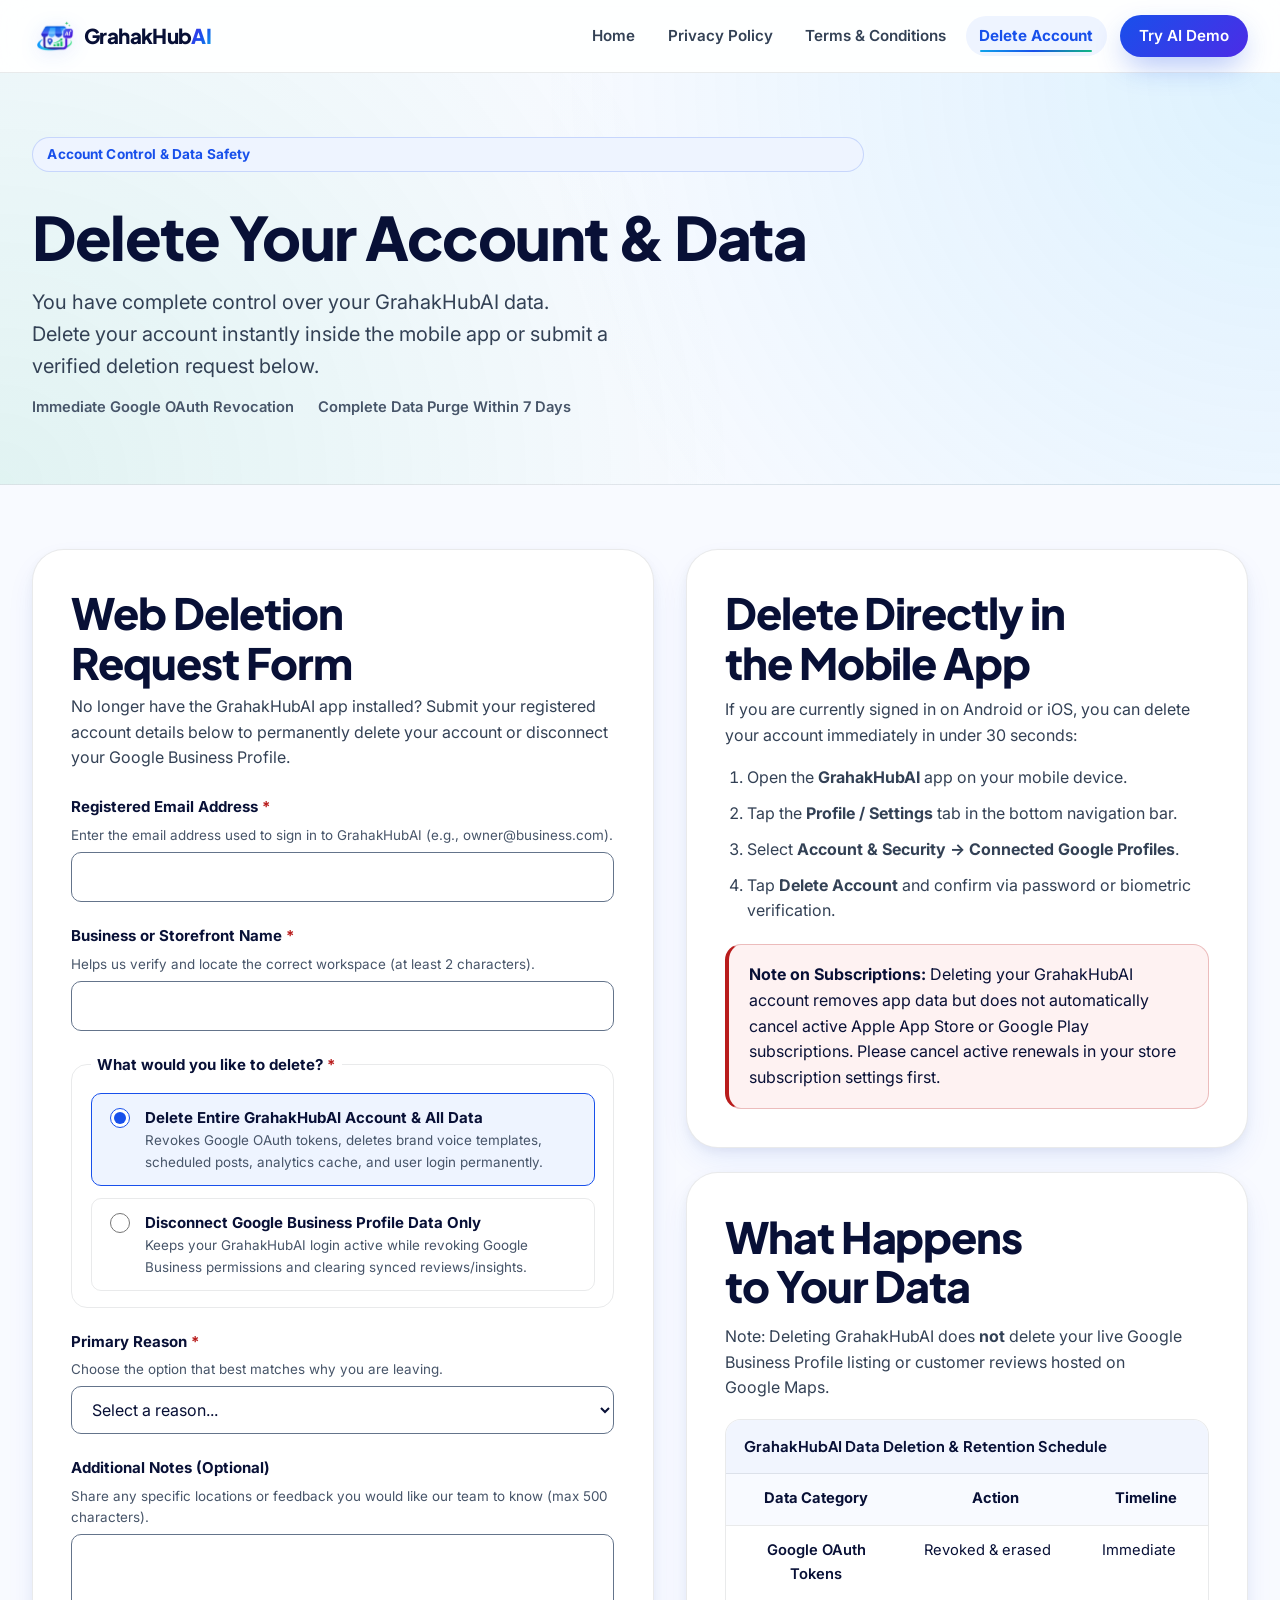
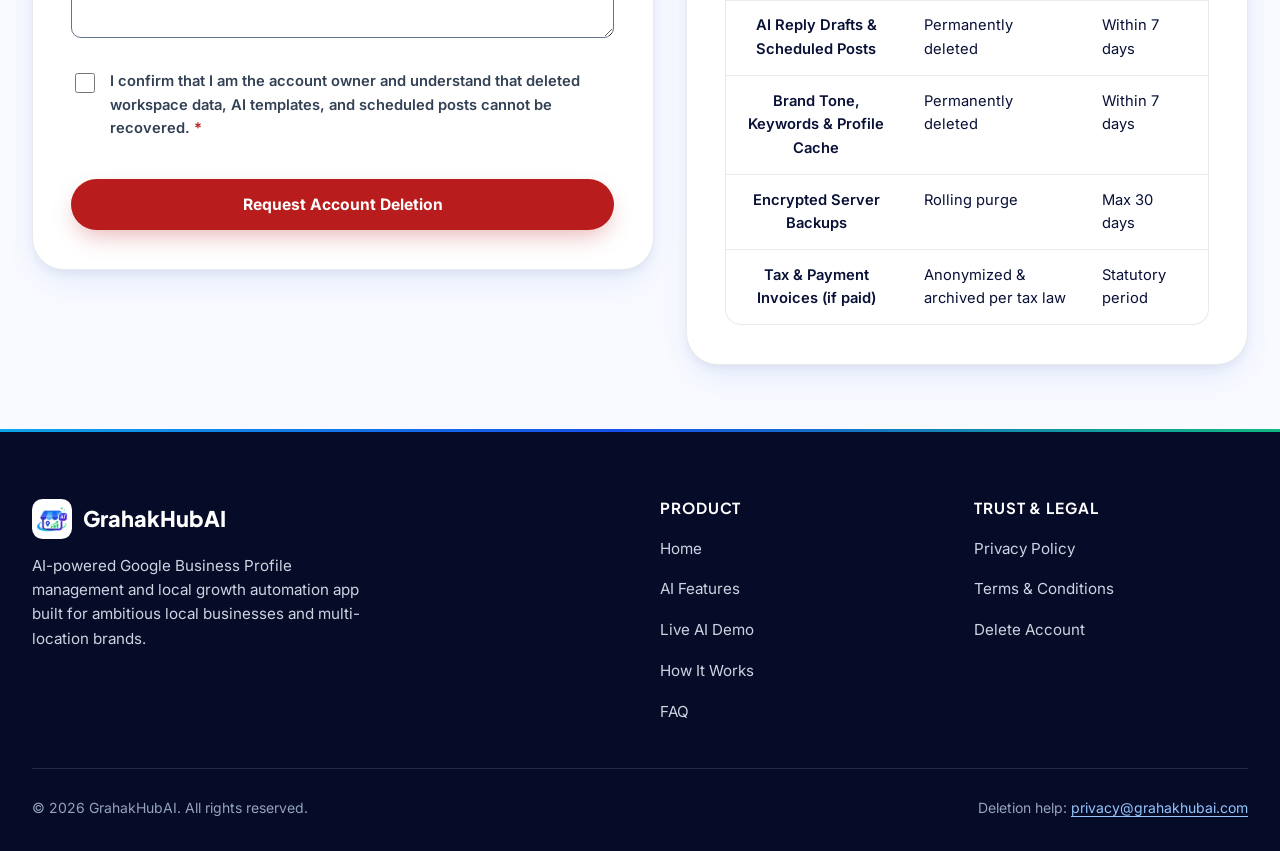
==== delete-account.html @ 983a66fb "Add files via upload" ====
<!DOCTYPE html>
<html lang="en">
<head>
  <meta charset="utf-8">
  <meta name="viewport" content="width=device-width, initial-scale=1.0">
  <title>Delete Account &amp; Data | GrahakHubAI</title>
  <meta name="description" content="Request permanent deletion of your GrahakHubAI account, Google Business Profile OAuth connection, and associated business data.">
  <link rel="icon" type="image/png" href="assets/favicon.png">
  <link rel="preconnect" href="https://fonts.googleapis.com">
  <link rel="preconnect" href="https://fonts.gstatic.com" crossorigin>
  <link href="https://fonts.googleapis.com/css2?family=Inter:wght@400;500;600;700&family=JetBrains+Mono:wght@500;700&family=Plus+Jakarta+Sans:wght@700;800&display=swap" rel="stylesheet">
  <link rel="stylesheet" href="css/styles.css">
  <script defer src="js/main.js"></script>
  <script defer src="js/delete-account.js"></script>
</head>
<body>
  <div id="scroll-progress" class="scroll-progress" aria-hidden="true"></div>
  <a href="#main-content" class="skip-link visually-hidden">Skip to main content</a>

  <header class="site-header">
    <div class="header-inner">
      <a class="site-logo" href="index.html">
        <img src="assets/logo-emblem.png" alt="" width="40" height="40">
        <span>GrahakHub<span class="brand-ai">AI</span></span>
      </a>

      <nav class="site-nav" aria-label="Primary">
        <button
          class="menu-button"
          type="button"
          popovertarget="site-menu"
          popovertargetaction="toggle"
          aria-controls="site-menu"
        >
          <svg aria-hidden="true" width="20" height="20" viewBox="0 0 24 24" fill="none" stroke="currentColor" stroke-width="2.2" stroke-linecap="round">
            <line x1="4" y1="6" x2="20" y2="6"></line>
            <line x1="4" y1="12" x2="20" y2="12"></line>
            <line x1="4" y1="18" x2="20" y2="18"></line>
          </svg>
          <span>Menu</span>
        </button>

        <ul id="site-menu" class="site-menu" popover="auto">
          <li><a href="index.html">Home</a></li>
          <li><a href="privacy-policy.html">Privacy Policy</a></li>
          <li><a href="terms-and-conditions.html">Terms &amp; Conditions</a></li>
          <li><a href="delete-account.html" aria-current="page">Delete Account</a></li>
          <li class="nav-cta-item">
            <a class="nav-cta-link" href="index.html#simulator">Try AI Demo</a>
          </li>
        </ul>
      </nav>
    </div>
  </header>

  <main>
    <section class="page-hero">
      <div class="container">
        <div class="page-hero-inner" data-reveal>
          <span class="eyebrow">Account Control &amp; Data Safety</span>
          <h1 id="main-content" tabindex="-1">Delete Your Account &amp; Data</h1>
          <p class="hero-subtitle">
            You have complete control over your GrahakHubAI data. Delete your account instantly inside the mobile app or submit a verified deletion request below.
          </p>
          <div class="page-meta">
            <span>Immediate Google OAuth Revocation</span>
            <span>Complete Data Purge Within 7 Days</span>
          </div>
        </div>
      </div>
    </section>

    <div class="container delete-grid">
      <!-- Left Column: Web Deletion Request Form & Receipt -->
      <div>
        <section id="delete-form-card" class="form-card" aria-labelledby="delete-form-heading" data-reveal>
          <h2 id="delete-form-heading" style="margin-block-end: 0.45rem;">Web Deletion Request Form</h2>
          <p style="color: var(--ink-secondary); margin-block-end: 1.5rem;">
            No longer have the GrahakHubAI app installed? Submit your registered account details below to permanently delete your account or disconnect your Google Business Profile.
          </p>

          <form id="delete-account-form" class="form-stack" action="#delete-receipt" method="POST" aria-labelledby="delete-form-heading">
            <div class="field">
              <label for="del-email">
                Registered Email Address <span class="required-star" aria-hidden="true">*</span>
              </label>
              <span id="del-email-hint" class="hint">Enter the email address used to sign in to GrahakHubAI (e.g., owner@business.com).</span>
              <input
                type="email"
                id="del-email"
                name="email"
                required
                autocomplete="email"
                inputmode="email"
                autocorrect="off"
                autocapitalize="none"
                spellcheck="false"
                enterkeyhint="next"
                aria-describedby="del-email-hint"
                data-error="del-email-error"
              >
              <div id="del-email-error" class="error-msg">
                <span role="img" aria-label="Error">⚠️</span>
                <span>Enter a valid email address in the format name@example.com.</span>
              </div>
            </div>

            <div class="field">
              <label for="del-business">
                Business or Storefront Name <span class="required-star" aria-hidden="true">*</span>
              </label>
              <span id="del-business-hint" class="hint">Helps us verify and locate the correct workspace (at least 2 characters).</span>
              <input
                type="text"
                id="del-business"
                name="business_name"
                required
                minlength="2"
                maxlength="120"
                autocomplete="organization"
                enterkeyhint="next"
                aria-describedby="del-business-hint"
                data-error="del-business-error"
              >
              <div id="del-business-error" class="error-msg">
                <span role="img" aria-label="Error">⚠️</span>
                <span>Please enter your business or storefront name (minimum 2 characters).</span>
              </div>
            </div>

            <fieldset class="scope-fieldset">
              <legend>What would you like to delete? <span class="required-star" aria-hidden="true">*</span></legend>

              <label class="radio-option" for="scope-full">
                <input type="radio" id="scope-full" name="deletion_scope" value="full-account" checked>
                <span class="radio-text">
                  <strong>Delete Entire GrahakHubAI Account &amp; All Data</strong>
                  <span>Revokes Google OAuth tokens, deletes brand voice templates, scheduled posts, analytics cache, and user login permanently.</span>
                </span>
              </label>

              <label class="radio-option" for="scope-google">
                <input type="radio" id="scope-google" name="deletion_scope" value="google-disconnect">
                <span class="radio-text">
                  <strong>Disconnect Google Business Profile Data Only</strong>
                  <span>Keeps your GrahakHubAI login active while revoking Google Business permissions and clearing synced reviews/insights.</span>
                </span>
              </label>
            </fieldset>

            <div class="field">
              <label for="del-reason">
                Primary Reason <span class="required-star" aria-hidden="true">*</span>
              </label>
              <span id="del-reason-hint" class="hint">Choose the option that best matches why you are leaving.</span>
              <select
                id="del-reason"
                name="reason"
                required
                aria-describedby="del-reason-hint"
                data-error="del-reason-error"
              >
                <option value="">Select a reason...</option>
                <option value="no-longer-needed">No longer managing a Google Business Profile</option>
                <option value="switching-tool">Switched to another management platform</option>
                <option value="business-closed">Business closed or ownership transferred</option>
                <option value="privacy-preference">Privacy or data minimization preference</option>
                <option value="pricing">Subscription pricing did not fit budget</option>
                <option value="other">Other reason</option>
              </select>
              <div id="del-reason-error" class="error-msg">
                <span role="img" aria-label="Error">⚠️</span>
                <span>Please select a reason for your deletion request.</span>
              </div>
            </div>

            <div class="field">
              <label for="del-notes">Additional Notes (Optional)</label>
              <span id="del-notes-hint" class="hint">Share any specific locations or feedback you would like our team to know (max 500 characters).</span>
              <textarea
                id="del-notes"
                name="notes"
                maxlength="500"
                enterkeyhint="done"
                aria-describedby="del-notes-hint"
              ></textarea>
            </div>

            <div class="checkbox-wrap">
              <div class="checkbox-row">
                <input
                  type="checkbox"
                  id="del-confirm-check"
                  name="confirm_irreversible"
                  required
                  data-error="del-confirm-error"
                >
                <label for="del-confirm-check">
                  I confirm that I am the account owner and understand that deleted workspace data, AI templates, and scheduled posts cannot be recovered. <span class="required-star" aria-hidden="true">*</span>
                </label>
              </div>
              <div id="del-confirm-error" class="error-msg">
                <span role="img" aria-label="Error">⚠️</span>
                <span>Please check the confirmation box above before continuing.</span>
              </div>
            </div>

            <div style="padding-block-start: 0.4rem;">
              <button type="submit" class="btn btn-danger" style="inline-size: 100%;">
                Request Account Deletion
              </button>
            </div>
          </form>
        </section>

        <!-- Confirmation Receipt (Shown after dialog confirmation) -->
        <section id="delete-receipt" class="receipt-card" aria-labelledby="receipt-heading" hidden>
          <div>
            <span class="eyebrow is-green" style="margin-block-end: 0.5rem;">Request Registered</span>
            <h2 id="receipt-heading" tabindex="-1">Account Deletion Request Received</h2>
          </div>
          <p style="color: var(--ink-secondary);">
            We have logged your verified deletion request. An automated verification link has been queued for <strong id="receipt-email"></strong>. Once confirmed, Google Business Profile OAuth tokens are revoked immediately and your data purge finishes within 7 days.
          </p>
          <div>
            <div style="font-size: 0.85rem; font-weight: 700; color: var(--ink-muted); margin-block-end: 0.35rem;">Reference ID</div>
            <div style="display: flex; flex-wrap: wrap; align-items: center; gap: 0.65rem;">
              <span id="receipt-ref-id" class="ref-pill">GH-DEL-000000</span>
              <button type="button" class="btn btn-secondary btn-sm" data-copy-source="receipt-ref-id">Copy Reference ID</button>
            </div>
          </div>
          <div style="font-size: 0.9rem; color: var(--ink-secondary); display: grid; gap: 0.25rem;">
            <div><strong>Scope:</strong> <span id="receipt-scope"></span></div>
            <div><strong>Submitted:</strong> <span id="receipt-timestamp"></span></div>
          </div>
          <div>
            <button id="new-request-btn" type="button" class="btn btn-secondary btn-sm">Submit Another Request</button>
          </div>
        </section>
      </div>

      <!-- Right Column: In-App Guide & Data Retention Table -->
      <aside style="display: grid; gap: 1.5rem;">
        <section class="form-card" aria-labelledby="in-app-heading" data-reveal style="--stagger: 1;">
          <h2 id="in-app-heading" style="margin-block-end: 0.65rem;">Delete Directly in the Mobile App</h2>
          <p style="color: var(--ink-secondary); margin-block-end: 1rem;">
            If you are currently signed in on Android or iOS, you can delete your account immediately in under 30 seconds:
          </p>
          <ol style="padding-inline-start: 1.35rem; display: grid; gap: 0.65rem; color: var(--ink-secondary);">
            <li>Open the <strong>GrahakHubAI</strong> app on your mobile device.</li>
            <li>Tap the <strong>Profile / Settings</strong> tab in the bottom navigation bar.</li>
            <li>Select <strong>Account &amp; Security &rarr; Connected Google Profiles</strong>.</li>
            <li>Tap <strong>Delete Account</strong> and confirm via password or biometric verification.</li>
          </ol>
          <div class="callout-box is-danger" style="margin-block-start: 1.25rem;">
            <strong>Note on Subscriptions:</strong> Deleting your GrahakHubAI account removes app data but does not automatically cancel active Apple App Store or Google Play subscriptions. Please cancel active renewals in your store subscription settings first.
          </div>
        </section>

        <section class="form-card" aria-labelledby="retention-heading" data-reveal style="--stagger: 2;">
          <h2 id="retention-heading" style="margin-block-end: 0.85rem;">What Happens to Your Data</h2>
          <p style="color: var(--ink-secondary); margin-block-end: 1.15rem;">
            Note: Deleting GrahakHubAI does <strong>not</strong> delete your live Google Business Profile listing or customer reviews hosted on Google Maps.
          </p>

          <div class="table-wrap">
            <table>
              <caption>GrahakHubAI Data Deletion &amp; Retention Schedule</caption>
              <thead>
                <tr>
                  <th scope="col">Data Category</th>
                  <th scope="col">Action</th>
                  <th scope="col">Timeline</th>
                </tr>
              </thead>
              <tbody>
                <tr>
                  <th scope="row">Google OAuth Tokens</th>
                  <td>Revoked &amp; erased</td>
                  <td>Immediate</td>
                </tr>
                <tr>
                  <th scope="row">AI Reply Drafts &amp; Scheduled Posts</th>
                  <td>Permanently deleted</td>
                  <td>Within 7 days</td>
                </tr>
                <tr>
                  <th scope="row">Brand Tone, Keywords &amp; Profile Cache</th>
                  <td>Permanently deleted</td>
                  <td>Within 7 days</td>
                </tr>
                <tr>
                  <th scope="row">Encrypted Server Backups</th>
                  <td>Rolling purge</td>
                  <td>Max 30 days</td>
                </tr>
                <tr>
                  <th scope="row">Tax &amp; Payment Invoices (if paid)</th>
                  <td>Anonymized &amp; archived per tax law</td>
                  <td>Statutory period</td>
                </tr>
              </tbody>
            </table>
          </div>
        </section>
      </aside>
    </div>
  </main>

  <!-- Native Modal Confirmation Dialog -->
  <dialog id="confirm-delete-dialog" class="confirm-dialog" closedby="any" aria-labelledby="confirm-dialog-title">
    <div class="dialog-header">
      <h2 id="confirm-dialog-title">Confirm Account Deletion?</h2>
      <form method="dialog">
        <button type="submit" value="" class="dialog-close-btn" aria-label="Close confirmation dialog">
          <svg aria-hidden="true" width="18" height="18" viewBox="0 0 24 24" fill="none" stroke="currentColor" stroke-width="2.4" stroke-linecap="round">
            <line x1="18" y1="6" x2="6" y2="18"></line>
            <line x1="6" y1="6" x2="18" y2="18"></line>
          </svg>
        </button>
      </form>
    </div>

    <p style="color: var(--ink-secondary); font-size: 0.95rem;">
      Please review the details below before submitting your deletion request. This action revokes Google Business Profile syncing for your GrahakHubAI account.
    </p>

    <div class="dialog-summary">
      <div><strong>Account Email:</strong> <span id="dialog-summary-email"></span></div>
      <div><strong>Action Scope:</strong> <span id="dialog-summary-scope"></span></div>
    </div>

    <form method="dialog" class="dialog-actions">
      <button type="submit" value="cancel" class="btn btn-secondary" autofocus>Keep My Account</button>
      <button type="submit" value="confirm-delete" class="btn btn-danger">Confirm Deletion</button>
    </form>
  </dialog>

  <footer class="site-footer">
    <div class="container">
      <div class="footer-grid">
        <div class="footer-brand">
          <a class="footer-logo-wrap" href="index.html">
            <img src="assets/logo-emblem.png" alt="" width="40" height="40" loading="lazy">
            <span>GrahakHubAI</span>
          </a>
          <p>
            AI-powered Google Business Profile management and local growth automation app built for ambitious local businesses and multi-location brands.
          </p>
        </div>

        <div class="footer-col">
          <h2>Product</h2>
          <ul class="footer-links">
            <li><a href="index.html">Home</a></li>
            <li><a href="index.html#features">AI Features</a></li>
            <li><a href="index.html#simulator">Live AI Demo</a></li>
            <li><a href="index.html#how-it-works">How It Works</a></li>
            <li><a href="index.html#faq">FAQ</a></li>
          </ul>
        </div>

        <div class="footer-col">
          <h2>Trust &amp; Legal</h2>
          <ul class="footer-links">
            <li><a href="privacy-policy.html">Privacy Policy</a></li>
            <li><a href="terms-and-conditions.html">Terms &amp; Conditions</a></li>
            <li><a href="delete-account.html">Delete Account</a></li>
          </ul>
        </div>
      </div>

      <div class="footer-bottom">
        <span>&copy; 2026 GrahakHubAI. All rights reserved.</span>
        <span>Deletion help: <a href="mailto:privacy@grahakhubai.com" style="color: #93c5fd;">privacy@grahakhubai.com</a></span>
      </div>
    </div>
  </footer>
</body>
</html>
---- css/styles.css ----
@layer reset, tokens, base, layout, components, animations, utilities;

/* ==========================================================================
   Cross-Document View Transitions (Progressive Enhancement)
   ========================================================================== */
@media (prefers-reduced-motion: no-preference) {
  @view-transition {
    navigation: auto;
  }

  ::view-transition-old(root) {
    animation: 0.28s cubic-bezier(0.4, 0, 0.2, 1) both page-fade-out;
  }

  ::view-transition-new(root) {
    animation: 0.36s cubic-bezier(0.22, 1, 0.36, 1) both page-fade-in;
  }
}

@keyframes page-fade-out {
  to {
    opacity: 0;
    transform: translateY(-8px);
  }
}

@keyframes page-fade-in {
  from {
    opacity: 0;
    transform: translateY(10px);
  }
}

/* ==========================================================================
   Layer: Reset (Targeted, no universal * resets)
   ========================================================================== */
@layer reset {
  *,
  *::before,
  *::after {
    box-sizing: border-box;
  }

  html {
    -webkit-text-size-adjust: 100%;
    scroll-behavior: smooth;
    scroll-padding-top: 5.5rem;
  }

  @media (prefers-reduced-motion: reduce) {
    html {
      scroll-behavior: auto;
    }
  }

  body,
  h1,
  h2,
  h3,
  h4,
  p,
  figure,
  blockquote,
  dl,
  dd {
    margin: 0;
  }

  ul[class],
  ol[class] {
    margin: 0;
    padding: 0;
    list-style: none;
  }

  img,
  picture,
  svg,
  video,
  canvas {
    display: block;
    max-inline-size: 100%;
  }

  img {
    block-size: auto;
  }

  button,
  input,
  select,
  textarea {
    font: inherit;
    color: inherit;
  }
}

/* ==========================================================================
   Layer: Design Tokens
   ========================================================================== */
@layer tokens {
  :root {
    color-scheme: light;

    /* Color Space Interpolation Fallback Variables */
    --in-oklab: ;
    --in-oklch: ;

    /* Brand Palette derived from GrahakHubAI Logo */
    --navy-950: #060b28;
    --navy-900: #081036;
    --navy-800: #141f52;
    --slate-700: #334155;
    --slate-600: #475569;
    --slate-500: #64748b;
    --slate-300: #cbd5e1;
    --slate-200: #e2e8f0;
    --slate-100: #f1f5f9;

    --blue-600: #1850eb;
    --blue-500: #2563eb;
    --sky-500: #0ea5e9;
    --sky-400: #38bdf8;
    --indigo-600: #4c2ce6;
    --violet-600: #5b21b6;

    --green-700: #047857;
    --green-600: #059669;
    --green-500: #10b981;
    --green-400: #22c55e;
    --green-50: #ecfdf5;

    --amber-600: #d97706;
    --amber-50: #fffbeb;
    --red-700: #b91c1c;
    --red-600: #dc2626;
    --red-50: #fef2f2;

    /* Semantic Surface & Ink Tokens */
    --bg-canvas: #f8faff;
    --bg-surface: #ffffff;
    --bg-surface-muted: #f1f5fe;
    --bg-tint-blue: #eef4ff;
    --ink-primary: var(--navy-900);
    --ink-secondary: var(--slate-700);
    --ink-muted: var(--slate-600);
    --border-subtle: rgba(15, 23, 42, 0.09);
    --border-strong: var(--slate-500);

    /* Brand Gradients */
    --grad-brand: linear-gradient(135deg var(--in-oklab), var(--blue-600) 0%, var(--indigo-600) 100%);
    --grad-growth: linear-gradient(135deg var(--in-oklab), var(--sky-500) 0%, var(--blue-600) 48%, var(--green-500) 100%);
    --grad-ai-text: linear-gradient(120deg var(--in-oklch), var(--indigo-600) 0%, var(--blue-600) 55%, var(--sky-500) 100%);
    --grad-surface-glow: radial-gradient(circle at top right var(--in-oklab), rgba(56, 189, 248, 0.14), transparent 55%),
      radial-gradient(circle at bottom left var(--in-oklab), rgba(16, 185, 129, 0.1), transparent 55%);

    /* Typography */
    --font-display: "Plus Jakarta Sans", "Inter", system-ui, -apple-system, BlinkMacSystemFont, "Segoe UI", sans-serif;
    --font-sans: "Inter", system-ui, -apple-system, BlinkMacSystemFont, "Segoe UI", sans-serif;
    --font-mono: "JetBrains Mono", ui-monospace, SFMono-Regular, Menlo, Monaco, Consolas, monospace;

    /* Shadows */
    --shadow-sm: 0 1px 2px rgba(8, 16, 54, 0.05), 0 4px 12px rgba(8, 16, 54, 0.04);
    --shadow-md: 0 4px 10px rgba(8, 16, 54, 0.05), 0 14px 32px -6px rgba(24, 80, 235, 0.1);
    --shadow-lg: 0 10px 24px rgba(8, 16, 54, 0.06), 0 28px 60px -12px rgba(76, 44, 230, 0.16);
    --shadow-glow-blue: 0 12px 30px -6px rgba(24, 80, 235, 0.38);

    /* Radii & Spacing */
    --radius-sm: 0.625rem;
    --radius-md: 1rem;
    --radius-lg: 1.5rem;
    --radius-xl: 2rem;
    --radius-pill: 999px;
    --container-max: 76rem;

    /* Physics-based Easing (Fallback: cubic-bezier) */
    --ease-smooth: cubic-bezier(0.22, 1, 0.36, 1);
    --spring-easing: cubic-bezier(0.34, 1.56, 0.64, 1);
    --spring-duration: 0.65s;
  }

  @supports (linear-gradient(in oklab, white, black)) {
    :root {
      --in-oklab: in oklab;
      --in-oklch: in oklch;
    }
  }

  @supports (animation-timing-function: linear(0, 1)) {
    :root {
      --spring-easing: linear(
        0, 0.009, 0.035 2.1%, 0.141 4.4%, 0.723 12.9%, 0.938 16.7%, 1.017 18.7%,
        1.077 20.8%, 1.121 23.1%, 1.149 25.6%, 1.159 28.4%, 1.154 31.3%,
        1.137 34.4%, 1.059 44.3%, 1.017 50.6%, 0.992 56.9%, 0.985 63.3%,
        0.996 76.7%, 1.003 88.2%, 1
      );
      --spring-duration: 0.75s;
    }
  }

  @media (forced-colors: active) {
    :root {
      --bg-canvas: Canvas;
      --bg-surface: Canvas;
      --bg-surface-muted: Canvas;
      --ink-primary: CanvasText;
      --ink-secondary: CanvasText;
      --ink-muted: GrayText;
      --border-subtle: CanvasText;
      --border-strong: CanvasText;
    }
  }
}

/* ==========================================================================
   Layer: Base Typography & Focus Accessibility
   ========================================================================== */
@layer base {
  body {
    font-family: var(--font-sans);
    font-size: 1rem;
    line-height: 1.6;
    color: var(--ink-primary);
    background-color: var(--bg-canvas);
    overflow-x: clip;
    text-align: start;
  }

  h1,
  h2,
  h3,
  h4 {
    font-family: var(--font-display);
    color: var(--ink-primary);
    line-height: 1.15;
    letter-spacing: -0.025em;
    font-weight: 800;
  }

  h1 {
    font-size: clamp(2.15rem, 1.35rem + 3vw, 3.85rem);
    text-wrap: balance;
  }

  h2 {
    font-size: clamp(1.75rem, 1.25rem + 1.8vw, 2.75rem);
    text-wrap: balance;
  }

  h3 {
    font-size: clamp(1.18rem, 1.05rem + 0.45vw, 1.4rem);
  }

  p {
    text-wrap: pretty;
    overflow-wrap: break-word;
  }

  a {
    color: var(--blue-600);
    text-decoration-thickness: 0.1em;
    text-underline-offset: 0.2em;
  }

  a:hover {
    color: var(--indigo-600);
  }

  :where(a:any-link, button, summary, input, select, textarea, [tabindex]):focus-visible {
    outline: 3px solid var(--blue-600);
    outline-offset: 3px;
    border-radius: 0.25rem;
  }

  ::selection {
    background-color: rgba(24, 80, 235, 0.16);
    color: var(--navy-950);
  }
}

/* ==========================================================================
   Layer: Layout & Responsive Site Header (Navbar Guide)
   ========================================================================== */
@layer layout {
  .container {
    inline-size: min(100% - 2rem, var(--container-max));
    margin-inline: auto;
  }

  .section {
    padding-block: clamp(3.5rem, 2.5rem + 4vw, 6.5rem);
    position: relative;
  }

  .section-header {
    max-inline-size: 42rem;
    margin-inline: auto;
    text-align: center;
    margin-block-end: clamp(2.25rem, 1.5rem + 2.5vw, 3.75rem);
  }

  .section-header p {
    margin-block-start: 0.9rem;
    font-size: clamp(1rem, 0.95rem + 0.35vw, 1.15rem);
    color: var(--ink-secondary);
  }

  /* Scroll Progress Bar */
  .scroll-progress {
    position: fixed;
    inset-block-start: 0;
    inset-inline: 0;
    block-size: 3.5px;
    background: var(--grad-growth);
    transform-origin: 0 50%;
    transform: scaleX(0);
    z-index: 200;
    pointer-events: none;
  }

  @media (prefers-reduced-motion: no-preference) {
    @supports (animation-timeline: scroll()) {
      @keyframes grow-scroll-progress {
        from {
          transform: scaleX(0);
        }
        to {
          transform: scaleX(1);
        }
      }

      .scroll-progress {
        animation: grow-scroll-progress auto linear;
        animation-timeline: scroll(root block);
      }
    }
  }

  @media (prefers-reduced-motion: reduce) {
    .scroll-progress {
      display: none;
    }
  }

  /* Skip Link */
  .skip-link {
    position: fixed;
    inset-block-start: 0.75rem;
    inset-inline-start: 0.75rem;
    z-index: 300;
    padding: 0.75rem 1.25rem;
    background: var(--navy-900);
    color: #ffffff;
    font-weight: 700;
    border-radius: var(--radius-sm);
    text-decoration: none;
    box-shadow: var(--shadow-lg);
  }

  /* Sticky Site Header */
  .site-header {
    position: sticky;
    inset-block-start: 0;
    z-index: 100;
    background: rgba(255, 255, 255, 0.84);
    backdrop-filter: blur(16px);
    -webkit-backdrop-filter: blur(16px);
    border-block-end: 1px solid var(--border-subtle);
    transition: background-color 0.25s ease, box-shadow 0.25s ease;
  }

  .site-header.is-scrolled {
    background: rgba(255, 255, 255, 0.95);
    box-shadow: 0 8px 30px -12px rgba(8, 16, 54, 0.12);
  }

  .header-inner {
    inline-size: min(100% - 2rem, var(--container-max));
    margin-inline: auto;
    min-block-size: 4.5rem;
    display: flex;
    align-items: center;
    justify-content: space-between;
    gap: 1.25rem;
  }

  .header-inner > * {
    flex-shrink: 0;
    white-space: nowrap;
  }

  .site-header.is-measuring *,
  .site-header.is-measuring *::before,
  .site-header.is-measuring *::after {
    transition: none !important;
  }

  .site-logo {
    display: inline-flex;
    align-items: center;
    gap: 0.65rem;
    text-decoration: none;
    color: var(--ink-primary);
    font-family: var(--font-display);
    font-weight: 800;
    font-size: 1.28rem;
    letter-spacing: -0.03em;
    min-block-size: 44px;
    padding-inline: 0.25rem;
    view-transition-name: brand-lockup;
  }

  .site-logo:hover {
    color: var(--ink-primary);
  }

  .site-logo img {
    inline-size: 2.35rem;
    block-size: 2.35rem;
    object-fit: contain;
    filter: drop-shadow(0 4px 10px rgba(24, 80, 235, 0.16));
  }

  .site-logo .brand-ai {
    background: var(--grad-ai-text);
    -webkit-background-clip: text;
    background-clip: text;
    color: transparent;
  }

  .site-nav {
    display: flex;
    align-items: center;
    gap: 0.75rem;
  }

  .menu-button {
    anchor-name: --menu-button;
    display: inline-flex;
    align-items: center;
    justify-content: center;
    gap: 0.45rem;
    min-block-size: 44px;
    min-inline-size: 44px;
    padding: 0.5rem 0.95rem;
    border: 1px solid var(--border-subtle);
    border-radius: var(--radius-pill);
    background: var(--bg-surface);
    color: var(--ink-primary);
    font-weight: 600;
    font-size: 0.95rem;
    cursor: pointer;
    box-shadow: var(--shadow-sm);
    transition: background-color 0.2s ease, border-color 0.2s ease, transform 0.2s var(--ease-smooth);
  }

  .menu-button:hover {
    background: var(--bg-tint-blue);
    border-color: rgba(24, 80, 235, 0.3);
  }

  /* Collapsed / Mobile Popover Menu */
  .site-menu {
    position: fixed;
    inset: auto;
    inset-block-start: 4.85rem;
    inset-block-start: anchor(--menu-button bottom);
    inset-inline-end: 1rem;
    inline-size: min(85dvw, 22rem);
    max-inline-size: calc(100dvw - 2rem);
    block-size: fit-content;
    max-block-size: calc(100dvh - 6rem);
    margin: 0.5rem 0 0;
    padding: 0.75rem;
    overflow: auto;
    border-radius: var(--radius-md);
    border: 1px solid var(--border-subtle);
    background: var(--bg-surface);
    box-shadow: var(--shadow-lg);
    color: var(--ink-primary);
  }

  .site-menu:where(:popover-open, .\:popover-open) {
    display: grid;
    gap: 0.35rem;
    opacity: 1;
    translate: 0 0;
    @starting-style {
      opacity: 0;
      translate: 0 -10px;
    }
  }

  @media (prefers-reduced-motion: no-preference) {
    .site-header:not(.is-wide) .site-menu {
      opacity: 0;
      translate: 0 -8px;
      transition:
        opacity 0.22s var(--ease-smooth),
        translate 0.22s var(--ease-smooth),
        display 0.22s,
        overlay 0.22s;
      transition-behavior: allow-discrete;
    }
  }

  .site-menu::backdrop {
    background: rgba(6, 11, 40, 0.28);
    backdrop-filter: blur(3px);
  }

  .site-menu a {
    display: flex;
    align-items: center;
    justify-content: space-between;
    gap: 0.5rem;
    min-block-size: 44px;
    padding: 0.55rem 0.9rem;
    border-radius: var(--radius-sm);
    text-decoration: none;
    color: var(--ink-secondary);
    font-weight: 600;
    font-size: 0.95rem;
    transition: background-color 0.2s ease, color 0.2s ease;
  }

  .site-menu a:hover {
    background: var(--bg-tint-blue);
    color: var(--blue-600);
  }

  .site-menu a[aria-current="page"] {
    color: var(--blue-600);
    background: var(--bg-tint-blue);
    font-weight: 700;
    box-shadow: inset 3px 0 0 var(--blue-600);
  }

  .site-menu .nav-cta-item {
    margin-block-start: 0.35rem;
    padding-block-start: 0.5rem;
    border-block-start: 1px solid var(--border-subtle);
  }

  .site-menu .nav-cta-link {
    justify-content: center;
    background: var(--grad-brand);
    color: #ffffff;
    border-radius: var(--radius-pill);
    box-shadow: var(--shadow-glow-blue);
  }

  .site-menu .nav-cta-link:hover {
    background: var(--grad-brand);
    color: #ffffff;
    filter: brightness(1.06);
  }

  /* Wide Inline Navigation */
  .site-header.is-wide .menu-button {
    display: none;
  }

  .site-header.is-wide .site-menu {
    position: static;
    display: flex;
    align-items: center;
    gap: 0.35rem;
    inline-size: auto;
    max-inline-size: none;
    block-size: auto;
    max-block-size: none;
    overflow: visible;
    margin: 0;
    padding: 0;
    border: 0;
    border-radius: 0;
    background: transparent;
    box-shadow: none;
    opacity: 1;
    translate: none;
  }

  .site-header.is-wide .site-menu::backdrop {
    display: none;
  }

  .site-header.is-wide .site-menu a {
    position: relative;
    min-block-size: 40px;
    padding: 0.45rem 0.85rem;
    border-radius: var(--radius-pill);
  }

  .site-header.is-wide .site-menu a[aria-current="page"] {
    box-shadow: none;
    background: var(--bg-tint-blue);
    color: var(--blue-600);
  }

  .site-header.is-wide .site-menu a[aria-current="page"]::after {
    content: "";
    position: absolute;
    inset-inline: 0.9rem;
    inset-block-end: 0.25rem;
    block-size: 2.5px;
    border-radius: 99px;
    background: var(--grad-growth);
  }

  .site-header.is-wide .site-menu .nav-cta-item {
    margin-block-start: 0;
    margin-inline-start: 0.45rem;
    padding-block-start: 0;
    border-block-start: 0;
  }

  .site-header.is-wide .site-menu .nav-cta-link {
    padding: 0.55rem 1.2rem;
  }

  @media (forced-colors: active) {
    .site-menu a[aria-current="page"] {
      outline: 2px solid Highlight;
    }
  }

  /* Footer */
  .site-footer {
    background: var(--navy-950);
    color: #e2e8f0;
    padding-block: clamp(3rem, 2rem + 3vw, 4.5rem) 2rem;
    position: relative;
    overflow: hidden;
  }

  .site-footer::before {
    content: "";
    position: absolute;
    inset-block-start: 0;
    inset-inline: 0;
    block-size: 3px;
    background: var(--grad-growth);
  }

  .footer-grid {
    display: grid;
    grid-template-columns: repeat(auto-fit, minmax(13.5rem, 1fr));
    gap: 2.5rem;
    padding-block-end: 2.5rem;
    border-block-end: 1px solid rgba(255, 255, 255, 0.12);
  }

  .footer-brand {
    grid-column: span 1;
    max-inline-size: 22rem;
  }

  @media (min-width: 60rem) {
    .footer-brand {
      grid-column: span 2;
    }
  }

  .footer-logo-wrap {
    display: inline-flex;
    align-items: center;
    gap: 0.7rem;
    color: #ffffff;
    font-family: var(--font-display);
    font-weight: 800;
    font-size: 1.35rem;
    text-decoration: none;
    margin-block-end: 0.9rem;
  }

  .footer-logo-wrap img {
    inline-size: 2.5rem;
    block-size: 2.5rem;
    background: #ffffff;
    padding: 0.25rem;
    border-radius: 0.65rem;
  }

  .footer-brand p {
    color: #cbd5e1;
    font-size: 0.95rem;
  }

  .footer-col h2 {
    color: #ffffff;
    font-size: 0.95rem;
    font-weight: 700;
    text-transform: uppercase;
    letter-spacing: 0.06em;
    margin-block-end: 1rem;
  }

  .footer-links {
    display: grid;
    gap: 0.55rem;
  }

  .footer-links a {
    color: #cbd5e1;
    text-decoration: none;
    font-size: 0.95rem;
    display: inline-flex;
    align-items: center;
    min-block-size: 32px;
    transition: color 0.2s ease, translate 0.2s ease;
  }

  .footer-links a:hover {
    color: #ffffff;
    translate: 3px 0;
  }

  .footer-bottom {
    padding-block-start: 1.75rem;
    display: flex;
    flex-wrap: wrap;
    align-items: center;
    justify-content: space-between;
    gap: 1rem;
    color: #94a3b8;
    font-size: 0.875rem;
  }
}

/* ==========================================================================
   Layer: Components (Buttons, Badges, Cards, Accordions, Forms, Dialogs)
   ========================================================================== */
@layer components {
  .eyebrow {
    display: inline-flex;
    align-items: center;
    gap: 0.45rem;
    padding: 0.35rem 0.9rem;
    border-radius: var(--radius-pill);
    background: var(--bg-tint-blue);
    border: 1px solid rgba(24, 80, 235, 0.18);
    color: var(--blue-600);
    font-weight: 700;
    font-size: 0.85rem;
    letter-spacing: 0.01em;
    margin-block-end: 1rem;
  }

  .eyebrow.is-green {
    background: var(--green-50);
    border-color: rgba(4, 120, 87, 0.2);
    color: var(--green-700);
  }

  .gradient-text {
    background: var(--grad-ai-text);
    -webkit-background-clip: text;
    background-clip: text;
    color: transparent;
  }

  .gradient-text-growth {
    background: var(--grad-growth);
    -webkit-background-clip: text;
    background-clip: text;
    color: transparent;
  }

  /* Buttons */
  .btn {
    display: inline-flex;
    align-items: center;
    justify-content: center;
    gap: 0.55rem;
    min-block-size: 48px;
    padding: 0.75rem 1.5rem;
    border-radius: var(--radius-pill);
    border: 1px solid transparent;
    font-weight: 700;
    font-size: 0.98rem;
    text-decoration: none;
    cursor: pointer;
    transition:
      transform 0.35s var(--spring-easing),
      box-shadow 0.25s ease,
      background-color 0.2s ease,
      border-color 0.2s ease,
      filter 0.2s ease;
  }

  .btn:active:not(:disabled) {
    transform: scale(0.97);
  }

  .btn-primary {
    background: var(--grad-brand);
    color: #ffffff;
    box-shadow: var(--shadow-glow-blue);
  }

  .btn-primary:hover:not(:disabled) {
    color: #ffffff;
    transform: translateY(-2px);
    box-shadow: 0 16px 34px -6px rgba(24, 80, 235, 0.45);
    filter: brightness(1.05);
  }

  .btn-secondary {
    background: var(--bg-surface);
    color: var(--ink-primary);
    border-color: var(--border-subtle);
    box-shadow: var(--shadow-sm);
  }

  .btn-secondary:hover:not(:disabled) {
    color: var(--blue-600);
    border-color: rgba(24, 80, 235, 0.35);
    background: var(--bg-tint-blue);
    transform: translateY(-2px);
  }

  .btn-danger {
    background: var(--red-700);
    color: #ffffff;
    box-shadow: 0 10px 24px -6px rgba(185, 28, 28, 0.35);
  }

  .btn-danger:hover:not(:disabled) {
    background: #991b1b;
    color: #ffffff;
    transform: translateY(-2px);
  }

  .btn-sm {
    min-block-size: 40px;
    padding: 0.45rem 1rem;
    font-size: 0.875rem;
  }

  .btn:disabled {
    opacity: 0.55;
    cursor: not-allowed;
  }

  /* Hero Section */
  .hero {
    position: relative;
    padding-block: clamp(2.5rem, 1.5rem + 3.5vw, 5rem) clamp(3.5rem, 2.5rem + 4vw, 5.5rem);
    background: var(--grad-surface-glow), var(--bg-canvas);
    overflow: hidden;
  }

  .hero-mesh {
    position: absolute;
    inset: 0;
    pointer-events: none;
    overflow: hidden;
  }

  .hero-orb {
    position: absolute;
    border-radius: 50%;
    filter: blur(70px);
    opacity: 0.55;
    will-change: transform;
  }

  .hero-orb-1 {
    inline-size: 32rem;
    block-size: 32rem;
    inset-block-start: -10rem;
    inset-inline-end: -6rem;
    background: radial-gradient(circle, rgba(56, 189, 248, 0.42), rgba(76, 44, 230, 0.16) 70%, transparent);
  }

  .hero-orb-2 {
    inline-size: 26rem;
    block-size: 26rem;
    inset-block-end: -8rem;
    inset-inline-start: -8rem;
    background: radial-gradient(circle, rgba(16, 185, 129, 0.25), rgba(24, 80, 235, 0.12) 70%, transparent);
  }

  .hero-grid-pattern {
    position: absolute;
    inset: 0;
    background-image:
      linear-gradient(to right, rgba(24, 80, 235, 0.045) 1px, transparent 1px),
      linear-gradient(to bottom, rgba(24, 80, 235, 0.045) 1px, transparent 1px);
    background-size: 3.5rem 3.5rem;
    mask-image: radial-gradient(ellipse 80% 70% at 50% 35%, #000 35%, transparent 100%);
  }

  .hero-layout {
    position: relative;
    display: grid;
    grid-template-columns: 1fr;
    gap: clamp(2.5rem, 2rem + 2.5vw, 4rem);
    align-items: center;
  }

  @media (min-width: 60rem) {
    .hero-layout {
      grid-template-columns: 1.05fr 0.95fr;
    }
  }

  .hero-copy {
    display: grid;
    gap: 1.35rem;
    justify-items: start;
  }

  .hero-subtitle {
    font-size: clamp(1.06rem, 1rem + 0.4vw, 1.25rem);
    color: var(--ink-secondary);
    max-inline-size: 36rem;
  }

  .hero-actions {
    display: flex;
    flex-wrap: wrap;
    align-items: center;
    gap: 0.9rem;
    margin-block-start: 0.35rem;
  }

  .hero-trust-row {
    display: flex;
    flex-wrap: wrap;
    align-items: center;
    gap: 1.15rem 1.75rem;
    margin-block-start: 0.75rem;
    padding-block-start: 1.25rem;
    border-block-start: 1px solid var(--border-subtle);
    inline-size: 100%;
    color: var(--ink-muted);
    font-size: 0.9rem;
    font-weight: 600;
  }

  .hero-trust-item {
    display: inline-flex;
    align-items: center;
    gap: 0.45rem;
  }

  .hero-trust-item svg {
    color: var(--green-700);
    flex-shrink: 0;
  }

  /* Hero Motion Graphic Stage */
  .hero-stage {
    position: relative;
    display: grid;
    place-items: center;
    padding: 1rem 0.5rem;
  }

  .stage-card {
    position: relative;
    inline-size: 100%;
    max-inline-size: 34rem;
    background: rgba(255, 255, 255, 0.92);
    backdrop-filter: blur(18px);
    border: 1px solid rgba(24, 80, 235, 0.14);
    border-radius: var(--radius-xl);
    padding: 1.4rem;
    box-shadow: var(--shadow-lg);
    transform-style: preserve-3d;
    transition: transform 0.25s ease-out;
  }

  .stage-topbar {
    display: flex;
    align-items: center;
    justify-content: space-between;
    gap: 0.75rem;
    padding-block-end: 1rem;
    border-block-end: 1px solid var(--border-subtle);
  }

  .stage-brand-pill {
    display: inline-flex;
    align-items: center;
    gap: 0.55rem;
    font-weight: 700;
    font-size: 0.92rem;
    color: var(--ink-primary);
  }

  .stage-brand-pill img {
    inline-size: 1.85rem;
    block-size: 1.85rem;
  }

  .live-badge {
    display: inline-flex;
    align-items: center;
    gap: 0.45rem;
    padding: 0.28rem 0.7rem;
    border-radius: var(--radius-pill);
    background: var(--green-50);
    color: var(--green-700);
    font-size: 0.78rem;
    font-weight: 700;
  }

  .live-dot {
    inline-size: 0.5rem;
    block-size: 0.5rem;
    border-radius: 50%;
    background: var(--green-500);
  }

  .stage-centerpiece {
    position: relative;
    display: grid;
    place-items: center;
    padding-block: 1.35rem 1rem;
  }

  .orbit-ring-svg {
    inline-size: 13.5rem;
    block-size: 13.5rem;
    position: relative;
  }

  .emblem-hero {
    position: absolute;
    inline-size: 7.4rem;
    block-size: 7.4rem;
    object-fit: contain;
    filter: drop-shadow(0 16px 24px rgba(24, 80, 235, 0.22));
  }

  .sparkle-glyph {
    position: absolute;
    color: var(--green-500);
    pointer-events: none;
  }

  .sparkle-1 {
    inset-block-start: 0.75rem;
    inset-inline-end: 2.5rem;
  }

  .sparkle-2 {
    inset-block-end: 1.25rem;
    inset-inline-start: 2.25rem;
    color: var(--blue-500);
  }

  .stage-tabs {
    display: grid;
    grid-template-columns: repeat(3, 1fr);
    gap: 0.4rem;
    background: var(--bg-surface-muted);
    padding: 0.3rem;
    border-radius: var(--radius-md);
    margin-block-end: 0.9rem;
  }

  .stage-tab {
    border: 0;
    background: transparent;
    padding: 0.5rem 0.45rem;
    border-radius: var(--radius-sm);
    font-size: 0.8rem;
    font-weight: 700;
    color: var(--ink-muted);
    cursor: pointer;
    min-block-size: 38px;
    transition: background-color 0.2s ease, color 0.2s ease, box-shadow 0.2s ease;
  }

  .stage-tab[aria-selected="true"] {
    background: var(--bg-surface);
    color: var(--blue-600);
    box-shadow: var(--shadow-sm);
  }

  .stage-live-panel {
    background: var(--bg-canvas);
    border: 1px solid var(--border-subtle);
    border-radius: var(--radius-md);
    padding: 1rem;
    display: grid;
    gap: 0.7rem;
    min-block-size: 10.5rem;
  }

  .stage-panel-head {
    display: flex;
    align-items: center;
    justify-content: space-between;
    gap: 0.5rem;
    font-size: 0.85rem;
    font-weight: 700;
  }

  .stage-stars {
    color: #f59e0b;
    letter-spacing: 0.08em;
  }

  .stage-ai-reply {
    background: var(--bg-surface);
    border-inline-start: 3px solid var(--indigo-600);
    border-radius: 0.5rem;
    padding: 0.7rem 0.85rem;
    font-size: 0.88rem;
    color: var(--ink-secondary);
    box-shadow: var(--shadow-sm);
  }

  .stage-ai-reply strong {
    color: var(--indigo-600);
    font-size: 0.78rem;
    display: inline-flex;
    align-items: center;
    gap: 0.3rem;
    margin-block-end: 0.25rem;
  }

  .stage-mini-bars {
    display: flex;
    align-items: flex-end;
    gap: 0.45rem;
    block-size: 3.4rem;
    padding-block-start: 0.25rem;
  }

  .mini-bar {
    flex: 1;
    border-radius: 0.35rem 0.35rem 0.15rem 0.15rem;
    background: var(--grad-growth);
    transform-origin: bottom;
  }

  .stage-footer-bar {
    display: flex;
    align-items: center;
    justify-content: space-between;
    gap: 0.75rem;
    margin-block-start: 0.9rem;
    padding-block-start: 0.75rem;
    border-block-start: 1px solid var(--border-subtle);
    font-size: 0.82rem;
    color: var(--ink-muted);
  }

  .motion-control-btn {
    display: inline-flex;
    align-items: center;
    gap: 0.4rem;
    min-block-size: 36px;
    padding: 0.3rem 0.75rem;
    border-radius: var(--radius-pill);
    border: 1px solid var(--border-subtle);
    background: var(--bg-surface);
    color: var(--ink-secondary);
    font-size: 0.8rem;
    font-weight: 600;
    cursor: pointer;
    transition: background-color 0.2s ease, border-color 0.2s ease;
  }

  .motion-control-btn:hover {
    background: var(--bg-tint-blue);
    border-color: rgba(24, 80, 235, 0.3);
  }

  /* Floating Satellites on Hero */
  .floating-chip {
    position: absolute;
    display: none;
    align-items: center;
    gap: 0.55rem;
    padding: 0.6rem 0.9rem;
    border-radius: var(--radius-md);
    background: rgba(255, 255, 255, 0.96);
    border: 1px solid rgba(24, 80, 235, 0.14);
    box-shadow: var(--shadow-md);
    font-size: 0.84rem;
    font-weight: 700;
    color: var(--ink-primary);
    z-index: 3;
  }

  @media (min-width: 48rem) {
    .floating-chip {
      display: inline-flex;
    }
  }

  .chip-growth {
    inset-block-start: 1.5rem;
    inset-inline-start: -1.75rem;
  }

  .chip-rating {
    inset-block-end: 3.5rem;
    inset-inline-end: -1.25rem;
  }

  .chip-icon {
    inline-size: 2rem;
    block-size: 2rem;
    border-radius: 0.6rem;
    display: grid;
    place-items: center;
    background: var(--green-50);
    color: var(--green-700);
  }

  .chip-icon.is-blue {
    background: var(--bg-tint-blue);
    color: var(--blue-600);
  }

  /* Metrics Band */
  .metrics-band {
    background: var(--bg-surface);
    border-block: 1px solid var(--border-subtle);
    padding-block: 2.25rem;
  }

  .metrics-grid {
    display: grid;
    grid-template-columns: repeat(auto-fit, minmax(12rem, 1fr));
    gap: 1.5rem;
    text-align: center;
  }

  .metric-card {
    padding: 0.75rem;
  }

  .metric-value {
    font-family: var(--font-display);
    font-size: clamp(2rem, 1.5rem + 1.5vw, 2.75rem);
    font-weight: 800;
    line-height: 1.1;
    background: var(--grad-growth);
    -webkit-background-clip: text;
    background-clip: text;
    color: transparent;
  }

  .metric-label {
    margin-block-start: 0.35rem;
    color: var(--ink-secondary);
    font-size: 0.92rem;
    font-weight: 600;
  }

  /* Bento Feature Grid */
  .bento-grid {
    display: grid;
    grid-template-columns: 1fr;
    gap: 1.25rem;
  }

  @media (min-width: 48rem) {
    .bento-grid {
      grid-template-columns: repeat(2, 1fr);
    }
  }

  @media (min-width: 64rem) {
    .bento-grid {
      grid-template-columns: repeat(3, 1fr);
    }

    .bento-card.is-wide {
      grid-column: span 2;
    }
  }

  .bento-card {
    position: relative;
    background: var(--bg-surface);
    border: 1px solid var(--border-subtle);
    border-radius: var(--radius-lg);
    padding: 1.75rem;
    box-shadow: var(--shadow-sm);
    display: grid;
    gap: 0.85rem;
    align-content: start;
    overflow: hidden;
    transition:
      transform 0.4s var(--spring-easing),
      box-shadow 0.3s ease,
      border-color 0.25s ease;
  }

  .bento-card::before {
    content: "";
    position: absolute;
    inset: 0;
    background: radial-gradient(
      420px circle at var(--pointer-x, 50%) var(--pointer-y, 0%),
      rgba(24, 80, 235, 0.08),
      transparent 60%
    );
    opacity: 0;
    transition: opacity 0.25s ease;
    pointer-events: none;
  }

  .bento-card:hover {
    transform: translateY(-4px);
    box-shadow: var(--shadow-md);
    border-color: rgba(24, 80, 235, 0.24);
  }

  .bento-card:hover::before {
    opacity: 1;
  }

  .feature-icon {
    inline-size: 3rem;
    block-size: 3rem;
    border-radius: 0.9rem;
    display: grid;
    place-items: center;
    background: var(--bg-tint-blue);
    color: var(--blue-600);
  }

  .feature-icon.is-green {
    background: var(--green-50);
    color: var(--green-700);
  }

  .feature-icon.is-indigo {
    background: #f3f0ff;
    color: var(--indigo-600);
  }

  .bento-card p {
    color: var(--ink-secondary);
    font-size: 0.96rem;
  }

  .bento-visual-bar {
    margin-block-start: 0.6rem;
    padding: 0.9rem 1rem;
    border-radius: var(--radius-md);
    background: var(--bg-canvas);
    border: 1px solid var(--border-subtle);
    display: flex;
    flex-wrap: wrap;
    align-items: center;
    justify-content: space-between;
    gap: 0.75rem;
    font-size: 0.86rem;
    font-weight: 600;
  }

  .tag-pill {
    display: inline-flex;
    align-items: center;
    gap: 0.35rem;
    padding: 0.25rem 0.65rem;
    border-radius: var(--radius-pill);
    background: var(--green-50);
    color: var(--green-700);
    font-size: 0.78rem;
    font-weight: 700;
  }

  /* Interactive AI GBP Simulator Section */
  .simulator-section {
    background: linear-gradient(180deg var(--in-oklab), var(--bg-surface) 0%, var(--bg-canvas) 100%);
    border-block: 1px solid var(--border-subtle);
  }

  .simulator-shell {
    background: var(--bg-surface);
    border: 1px solid rgba(24, 80, 235, 0.16);
    border-radius: var(--radius-xl);
    box-shadow: var(--shadow-lg);
    overflow: hidden;
    display: grid;
    grid-template-columns: 1fr;
  }

  @media (min-width: 56rem) {
    .simulator-shell {
      grid-template-columns: 0.92fr 1.08fr;
    }
  }

  .simulator-controls {
    padding: clamp(1.5rem, 1.2rem + 1.5vw, 2.25rem);
    background: var(--bg-surface-muted);
    border-block-end: 1px solid var(--border-subtle);
    display: grid;
    gap: 1.35rem;
    align-content: start;
  }

  @media (min-width: 56rem) {
    .simulator-controls {
      border-block-end: 0;
      border-inline-end: 1px solid var(--border-subtle);
    }
  }

  .sim-group-label {
    font-weight: 800;
    font-size: 0.82rem;
    text-transform: uppercase;
    letter-spacing: 0.06em;
    color: var(--ink-muted);
    margin-block-end: 0.6rem;
    display: block;
  }

  .sim-scenario-list {
    display: grid;
    gap: 0.55rem;
  }

  .sim-scenario-btn {
    text-align: start;
    display: flex;
    align-items: center;
    justify-content: space-between;
    gap: 0.75rem;
    padding: 0.85rem 1rem;
    min-block-size: 48px;
    border-radius: var(--radius-md);
    border: 1px solid var(--border-subtle);
    background: var(--bg-surface);
    color: var(--ink-primary);
    font-weight: 700;
    font-size: 0.92rem;
    cursor: pointer;
    transition: border-color 0.2s ease, background-color 0.2s ease, transform 0.25s var(--spring-easing);
  }

  .sim-scenario-btn:hover {
    border-color: rgba(24, 80, 235, 0.35);
    transform: translateX(3px);
  }

  .sim-scenario-btn[aria-pressed="true"] {
    border-color: var(--blue-600);
    background: var(--bg-tint-blue);
    color: var(--blue-600);
    box-shadow: inset 3px 0 0 var(--blue-600);
  }

  .tone-pills {
    display: flex;
    flex-wrap: wrap;
    gap: 0.5rem;
  }

  .tone-btn {
    min-block-size: 38px;
    padding: 0.4rem 0.9rem;
    border-radius: var(--radius-pill);
    border: 1px solid var(--border-subtle);
    background: var(--bg-surface);
    color: var(--ink-secondary);
    font-weight: 600;
    font-size: 0.85rem;
    cursor: pointer;
    transition: background-color 0.2s ease, color 0.2s ease, border-color 0.2s ease;
  }

  .tone-btn[aria-pressed="true"] {
    background: var(--navy-900);
    color: #ffffff;
    border-color: var(--navy-900);
  }

  .simulator-output {
    padding: clamp(1.5rem, 1.2rem + 1.5vw, 2.25rem);
    display: grid;
    gap: 1.1rem;
    align-content: space-between;
  }

  .sim-prompt-card {
    background: var(--bg-canvas);
    border: 1px solid var(--border-subtle);
    border-radius: var(--radius-md);
    padding: 1rem 1.15rem;
  }

  .sim-meta-row {
    display: flex;
    flex-wrap: wrap;
    align-items: center;
    justify-content: space-between;
    gap: 0.5rem;
    margin-block-end: 0.4rem;
    font-size: 0.85rem;
    font-weight: 700;
    color: var(--ink-muted);
  }

  .sim-ai-card {
    background: #ffffff;
    border: 1.5px solid rgba(76, 44, 230, 0.24);
    border-radius: var(--radius-md);
    padding: 1.15rem;
    box-shadow: var(--shadow-sm);
    min-block-size: 8.5rem;
  }

  .sim-ai-header {
    display: flex;
    align-items: center;
    justify-content: space-between;
    gap: 0.5rem;
    margin-block-end: 0.65rem;
  }

  .sim-ai-badge {
    display: inline-flex;
    align-items: center;
    gap: 0.4rem;
    font-size: 0.8rem;
    font-weight: 800;
    color: var(--indigo-600);
  }

  .sim-text {
    color: var(--ink-primary);
    font-size: 0.96rem;
    line-height: 1.6;
  }

  .sim-keywords {
    display: flex;
    flex-wrap: wrap;
    gap: 0.45rem;
    margin-block-start: 0.9rem;
  }

  .seo-chip {
    font-size: 0.76rem;
    font-weight: 700;
    padding: 0.2rem 0.6rem;
    border-radius: var(--radius-pill);
    background: var(--green-50);
    color: var(--green-700);
  }

  .sim-action-bar {
    display: flex;
    flex-wrap: wrap;
    align-items: center;
    justify-content: space-between;
    gap: 0.85rem;
  }

  .sim-status {
    font-size: 0.88rem;
    font-weight: 700;
    color: var(--green-700);
    min-block-size: 1.4rem;
  }

  /* Workflow Steps */
  .steps-grid {
    display: grid;
    grid-template-columns: repeat(auto-fit, minmax(16.5rem, 1fr));
    gap: 1.5rem;
    position: relative;
  }

  .step-card {
    background: var(--bg-surface);
    border: 1px solid var(--border-subtle);
    border-radius: var(--radius-lg);
    padding: 2rem 1.65rem;
    box-shadow: var(--shadow-sm);
    display: grid;
    gap: 0.85rem;
    align-content: start;
    transition: transform 0.35s var(--spring-easing), box-shadow 0.25s ease;
  }

  .step-card:hover {
    transform: translateY(-4px);
    box-shadow: var(--shadow-md);
  }

  .step-number {
    inline-size: 2.8rem;
    block-size: 2.8rem;
    border-radius: 0.9rem;
    background: var(--grad-brand);
    color: #ffffff;
    font-family: var(--font-display);
    font-weight: 800;
    font-size: 1.15rem;
    display: grid;
    place-items: center;
    box-shadow: var(--shadow-glow-blue);
  }

  /* Accordion (Accordion Guide) */
  .accordion-header-row {
    display: flex;
    flex-wrap: wrap;
    align-items: center;
    justify-content: space-between;
    gap: 1rem;
    max-inline-size: 52rem;
    margin-inline: auto;
    margin-block-end: 1.5rem;
  }

  .accordion-list {
    max-inline-size: 52rem;
    margin-inline: auto;
    display: grid;
    gap: 0.85rem;
  }

  [command="--toggle-all"][aria-expanded="true"] .label-expand,
  [command="--toggle-all"][aria-expanded="false"] .label-collapse {
    display: none;
  }

  .accordion-item {
    background: var(--bg-surface);
    border: 1px solid var(--border-subtle);
    border-radius: var(--radius-md);
    box-shadow: var(--shadow-sm);
    overflow: hidden;
    transition: border-color 0.2s ease, box-shadow 0.2s ease;
  }

  .accordion-item[open] {
    border-color: rgba(24, 80, 235, 0.28);
    box-shadow: var(--shadow-md);
  }

  .accordion-item > summary {
    list-style: none;
    display: flex;
    align-items: center;
    gap: 0.85rem;
    padding: 1.15rem 1.35rem;
    font-family: var(--font-display);
    font-weight: 700;
    font-size: 1.05rem;
    color: var(--ink-primary);
    cursor: pointer;
    min-block-size: 48px;
    transition: background-color 0.2s ease;
  }

  .accordion-item > summary::-webkit-details-marker {
    display: none;
  }

  .accordion-item > summary:hover {
    background: var(--bg-tint-blue);
  }

  .accordion-item > summary::before {
    content: "";
    inline-size: 1.1em;
    block-size: 1.1em;
    flex-shrink: 0;
    background-color: var(--blue-600);
    -webkit-mask: url("data:image/svg+xml,%3Csvg xmlns='http://www.w3.org/2000/svg' viewBox='0 0 24 24' fill='none' stroke='black' stroke-width='2.5' stroke-linecap='round' stroke-linejoin='round'%3E%3Cpath d='m6 9 6 6 6-6'/%3E%3C/svg%3E") no-repeat center / contain;
    mask: url("data:image/svg+xml,%3Csvg xmlns='http://www.w3.org/2000/svg' viewBox='0 0 24 24' fill='none' stroke='black' stroke-width='2.5' stroke-linecap='round' stroke-linejoin='round'%3E%3Cpath d='m6 9 6 6 6-6'/%3E%3C/svg%3E") no-repeat center / contain;
    rotate: -90deg;
  }

  .accordion-item > summary:dir(rtl)::before {
    rotate: 90deg;
  }

  .accordion-item[open] > summary::before {
    rotate: 0deg;
  }

  @media (prefers-reduced-motion: no-preference) {
    .accordion-item > summary::before {
      transition: rotate 0.22s var(--ease-smooth);
    }

    .accordion-item::details-content {
      interpolate-size: allow-keywords;
      overflow: clip;
      contain: layout;
      transition: block-size 0.3s var(--ease-smooth), content-visibility 0.3s, display 0.3s;
      transition-behavior: allow-discrete;
    }

    .accordion-item:not([open])::details-content {
      block-size: 0;
    }
  }

  .accordion-body {
    padding: 0 1.35rem 1.25rem 3.2rem;
    color: var(--ink-secondary);
    font-size: 0.96rem;
  }

  /* CTA Banner */
  .cta-banner {
    background: linear-gradient(135deg var(--in-oklab), var(--navy-900) 0%, var(--indigo-600) 60%, var(--blue-600) 100%);
    color: #ffffff;
    border-radius: var(--radius-xl);
    padding: clamp(2.25rem, 1.5rem + 3vw, 4rem);
    box-shadow: var(--shadow-lg);
    position: relative;
    overflow: hidden;
    display: grid;
    grid-template-columns: 1fr;
    gap: 2rem;
    align-items: center;
  }

  @media (min-width: 54rem) {
    .cta-banner {
      grid-template-columns: 1.3fr 0.7fr;
    }
  }

  .cta-banner h2 {
    color: #ffffff;
  }

  .cta-banner p {
    color: #e2e8f0;
    margin-block-start: 0.75rem;
    max-inline-size: 36rem;
  }

  .cta-visual-card {
    background: rgba(255, 255, 255, 0.96);
    border-radius: var(--radius-lg);
    padding: 1.25rem;
    display: grid;
    place-items: center;
    box-shadow: 0 20px 45px rgba(0, 0, 0, 0.25);
  }

  .cta-visual-card img {
    max-inline-size: 15rem;
    block-size: auto;
  }

  /* ==========================================================================
     Legal & Utility Pages (Privacy Policy, Terms, Delete Account)
     ========================================================================== */
  .page-hero {
    padding-block: clamp(2.5rem, 2rem + 2.5vw, 4rem);
    background: var(--grad-surface-glow), var(--bg-canvas);
    border-block-end: 1px solid var(--border-subtle);
  }

  .page-hero-inner {
    max-inline-size: 52rem;
    display: grid;
    gap: 0.9rem;
  }

  .page-meta {
    display: flex;
    flex-wrap: wrap;
    gap: 0.75rem 1.5rem;
    color: var(--ink-muted);
    font-size: 0.92rem;
    font-weight: 600;
  }

  .trust-strip {
    display: grid;
    grid-template-columns: repeat(auto-fit, minmax(13.5rem, 1fr));
    gap: 1rem;
    margin-block-start: 1.5rem;
  }

  .trust-mini-card {
    background: var(--bg-surface);
    border: 1px solid var(--border-subtle);
    border-radius: var(--radius-md);
    padding: 1rem 1.15rem;
    box-shadow: var(--shadow-sm);
    display: grid;
    gap: 0.3rem;
  }

  .trust-mini-card strong {
    color: var(--ink-primary);
    font-size: 0.95rem;
  }

  .trust-mini-card span {
    color: var(--ink-muted);
    font-size: 0.85rem;
  }

  /* Scrollspy Two-Column Legal Layout */
  .doc-layout {
    display: grid;
    grid-template-columns: 1fr;
    gap: 2.5rem;
    align-items: start;
    padding-block: clamp(2.5rem, 2rem + 2.5vw, 4.5rem);
  }

  @media (min-width: 58rem) {
    .doc-layout {
      grid-template-columns: 17.5rem 1fr;
    }
  }

  .doc-toc {
    background: var(--bg-surface);
    border: 1px solid var(--border-subtle);
    border-radius: var(--radius-lg);
    padding: 1.25rem;
    box-shadow: var(--shadow-sm);
  }

  @media (min-width: 58rem) {
    .doc-toc {
      position: sticky;
      inset-block-start: 5.75rem;
    }
  }

  .doc-toc h2 {
    font-size: 0.85rem;
    text-transform: uppercase;
    letter-spacing: 0.06em;
    color: var(--ink-muted);
    margin-block-end: 0.85rem;
  }

  .toc-nav {
    scroll-target-group: auto;
    display: grid;
    gap: 0.25rem;
  }

  .toc-nav a {
    display: block;
    padding: 0.45rem 0.75rem;
    border-radius: var(--radius-sm);
    border-inline-start: 2.5px solid transparent;
    text-decoration: none;
    color: var(--ink-secondary);
    font-size: 0.9rem;
    font-weight: 500;
    transition: background-color 0.2s ease, color 0.2s ease, border-color 0.2s ease;
  }

  .toc-nav a:hover {
    background: var(--bg-tint-blue);
    color: var(--blue-600);
  }

  .toc-nav a:is(:target-current, .target-current) {
    color: var(--blue-600);
    background: var(--bg-tint-blue);
    border-inline-start-color: var(--blue-600);
    font-weight: 700;
  }

  .doc-content {
    background: var(--bg-surface);
    border: 1px solid var(--border-subtle);
    border-radius: var(--radius-xl);
    padding: clamp(1.5rem, 1.2rem + 2vw, 3rem);
    box-shadow: var(--shadow-sm);
    display: grid;
    gap: 2.25rem;
  }

  .doc-section {
    scroll-margin-top: 6rem;
    display: grid;
    gap: 0.85rem;
  }

  .doc-section:not(:last-child) {
    padding-block-end: 2rem;
    border-block-end: 1px solid var(--border-subtle);
  }

  .doc-section h2 {
    font-size: clamp(1.3rem, 1.15rem + 0.6vw, 1.65rem);
  }

  .doc-section h3 {
    font-size: 1.08rem;
    margin-block-start: 0.4rem;
  }

  .doc-section p,
  .doc-section li {
    color: var(--ink-secondary);
    max-inline-size: 68ch;
  }

  .doc-section ul,
  .doc-section ol {
    padding-inline-start: 1.35rem;
    display: grid;
    gap: 0.45rem;
  }

  .callout-box {
    background: var(--bg-tint-blue);
    border: 1px solid rgba(24, 80, 235, 0.2);
    border-inline-start: 4px solid var(--blue-600);
    border-radius: var(--radius-md);
    padding: 1.1rem 1.25rem;
    color: var(--ink-primary);
  }

  .callout-box.is-warning {
    background: var(--amber-50);
    border-color: rgba(217, 119, 6, 0.25);
    border-inline-start-color: var(--amber-600);
  }

  .callout-box.is-danger {
    background: var(--red-50);
    border-color: rgba(185, 28, 28, 0.25);
    border-inline-start-color: var(--red-700);
  }

  /* Semantic Responsive Data Table */
  .table-wrap {
    overflow-x: auto;
    border: 1px solid var(--border-subtle);
    border-radius: var(--radius-md);
    background: var(--bg-surface);
  }

  table {
    inline-size: 100%;
    border-collapse: collapse;
    text-align: start;
    font-size: 0.92rem;
  }

  caption {
    padding: 0.9rem 1.1rem;
    font-family: var(--font-display);
    font-weight: 700;
    color: var(--ink-primary);
    text-align: start;
    background: var(--bg-surface-muted);
    border-block-end: 1px solid var(--border-subtle);
  }

  th,
  td {
    padding: 0.85rem 1.1rem;
    border-block-end: 1px solid var(--border-subtle);
    vertical-align: top;
  }

  th[scope="col"] {
    background: var(--bg-canvas);
    font-weight: 700;
    color: var(--ink-primary);
  }

  th[scope="row"] {
    font-weight: 600;
    color: var(--ink-primary);
  }

  tbody tr:last-child th,
  tbody tr:last-child td {
    border-block-end: 0;
  }

  /* ==========================================================================
     Forms & Validation (:user-invalid / :user-valid)
     ========================================================================== */
  .delete-grid {
    display: grid;
    grid-template-columns: 1fr;
    gap: 2rem;
    padding-block: clamp(2.5rem, 2rem + 2.5vw, 4.5rem);
    align-items: start;
  }

  @media (min-width: 58rem) {
    .delete-grid {
      grid-template-columns: 1.05fr 0.95fr;
    }
  }

  .form-card {
    background: var(--bg-surface);
    border: 1px solid var(--border-subtle);
    border-radius: var(--radius-xl);
    padding: clamp(1.5rem, 1.2rem + 1.5vw, 2.5rem);
    box-shadow: var(--shadow-md);
  }

  .form-stack {
    display: grid;
    gap: 1.35rem;
  }

  .field {
    display: flex;
    flex-direction: column;
    align-items: stretch;
    gap: 0.35rem;
  }

  .field label,
  .field-legend {
    font-weight: 700;
    font-size: 0.94rem;
    color: var(--ink-primary);
  }

  .required-star {
    color: var(--red-700);
  }

  .hint {
    display: block;
    font-size: 0.84rem;
    color: var(--ink-muted);
  }

  .field input[type="text"],
  .field input[type="email"],
  .field input[type="tel"],
  .field select,
  .field textarea {
    inline-size: 100%;
    min-block-size: 48px;
    padding: 0.72rem 0.95rem;
    font-size: max(1rem, 1em);
    border: 1.5px solid var(--border-strong);
    border-radius: var(--radius-sm);
    background: var(--bg-surface);
    color: var(--ink-primary);
    transition: border-color 0.2s ease, background-color 0.2s ease, box-shadow 0.2s ease;
  }

  .field textarea {
    min-block-size: 6.5rem;
    resize: vertical;
  }

  .field :is(input, select, textarea):focus-visible {
    border-color: var(--blue-600);
    box-shadow: 0 0 0 3px rgba(24, 80, 235, 0.14);
  }

  /* Show errors ONLY after interaction */
  .field :is(input, select, textarea):is(:user-invalid, .user-invalid-fallback) {
    border-color: var(--red-700);
    background-color: var(--red-50);
  }

  .field :is(input, select, textarea):is(:user-valid, .user-valid-fallback) {
    border-color: var(--green-700);
  }

  .error-msg {
    display: none;
    color: var(--red-700);
    font-size: 0.875rem;
    font-weight: 600;
    margin-block-start: 0.2rem;
  }

  .field :is(input, select, textarea):is(:user-invalid, .user-invalid-fallback) ~ .error-msg {
    display: flex;
    align-items: flex-start;
    gap: 0.4rem;
  }

  fieldset.scope-fieldset {
    border: 1px solid var(--border-subtle);
    border-radius: var(--radius-md);
    padding: 1rem 1.15rem;
    margin: 0;
    display: grid;
    gap: 0.75rem;
  }

  fieldset.scope-fieldset legend {
    padding-inline: 0.4rem;
    font-weight: 700;
    font-size: 0.94rem;
    color: var(--ink-primary);
  }

  .radio-option {
    display: flex;
    align-items: flex-start;
    gap: 0.7rem;
    padding: 0.75rem 0.85rem;
    border-radius: var(--radius-sm);
    border: 1.5px solid var(--border-subtle);
    cursor: pointer;
    transition: border-color 0.2s ease, background-color 0.2s ease;
  }

  .radio-option:has(input:checked) {
    border-color: var(--blue-600);
    background: var(--bg-tint-blue);
  }

  .radio-option input[type="radio"],
  .checkbox-row input[type="checkbox"] {
    inline-size: 1.25rem;
    block-size: 1.25rem;
    flex-shrink: 0;
    margin-block-start: 0.15rem;
    accent-color: var(--blue-600);
    cursor: pointer;
  }

  .radio-text strong {
    display: block;
    font-size: 0.94rem;
    color: var(--ink-primary);
  }

  .radio-text span {
    display: block;
    font-size: 0.84rem;
    color: var(--ink-muted);
  }

  .checkbox-row {
    display: flex;
    align-items: flex-start;
    gap: 0.7rem;
    padding: 0.65rem 0;
  }

  .checkbox-row label {
    font-size: 0.92rem;
    font-weight: 600;
    color: var(--ink-secondary);
    cursor: pointer;
  }

  .checkbox-wrap:has(input:is(:user-invalid, .user-invalid-fallback)) .error-msg {
    display: flex;
    align-items: flex-start;
    gap: 0.4rem;
  }

  @media (pointer: coarse) {
    .field :is(input, select, textarea) {
      min-block-size: 52px;
    }
  }

  /* Receipt Card */
  .receipt-card {
    background: var(--green-50);
    border: 1.5px solid rgba(4, 120, 87, 0.3);
    border-radius: var(--radius-lg);
    padding: 1.75rem;
    display: grid;
    gap: 1rem;
  }

  .receipt-card[hidden] {
    display: none;
  }

  .ref-pill {
    display: inline-flex;
    align-items: center;
    gap: 0.65rem;
    background: #ffffff;
    border: 1px solid rgba(4, 120, 87, 0.25);
    border-radius: var(--radius-sm);
    padding: 0.55rem 0.9rem;
    font-family: var(--font-mono);
    font-weight: 700;
    font-size: 0.95rem;
    color: var(--navy-900);
  }

  /* Native Top-Layer Modal Dialog (Dialog + Animate To/From Top Layer Guides) */
  dialog.confirm-dialog {
    margin: auto;
    inline-size: min(92dvw, 31rem);
    padding: 1.75rem;
    border: 1px solid var(--border-subtle);
    border-radius: var(--radius-xl);
    background: var(--bg-surface);
    color: var(--ink-primary);
    box-shadow: var(--shadow-lg);
    opacity: 0;
    transition-property: opacity, transform, display, overlay;
    transition-duration: 0.28s;
    transition-timing-function: var(--ease-smooth);
    transition-behavior: allow-discrete;
  }

  @media (prefers-reduced-motion: no-preference) {
    dialog.confirm-dialog {
      transform: scale(0.94) translateY(8px);
    }
  }

  dialog.confirm-dialog[open]:where(:not([data-closing])) {
    opacity: 1;
    @starting-style {
      opacity: 0;
    }
    @media (prefers-reduced-motion: no-preference) {
      transform: scale(1) translateY(0);
      @starting-style {
        transform: scale(0.94) translateY(8px);
      }
    }
  }

  dialog.confirm-dialog:modal {
    overscroll-behavior: contain;
  }

  dialog.confirm-dialog::backdrop {
    background-color: rgba(6, 11, 40, 0);
    backdrop-filter: blur(0px);
    overflow: hidden;
    overscroll-behavior: contain;
    transition-property: background-color, backdrop-filter, display, overlay;
    transition-duration: 0.28s;
    transition-timing-function: ease-out;
    transition-behavior: allow-discrete;
  }

  dialog.confirm-dialog[open]:where(:not([data-closing]))::backdrop {
    background-color: rgba(6, 11, 40, 0.52);
    backdrop-filter: blur(4px);
    @starting-style {
      background-color: rgba(6, 11, 40, 0);
      backdrop-filter: blur(0px);
    }
  }

  @media (prefers-reduced-motion: reduce) {
    dialog.confirm-dialog,
    dialog.confirm-dialog::backdrop {
      transition-duration: 0.1s;
    }
  }

  .dialog-header {
    display: flex;
    align-items: flex-start;
    justify-content: space-between;
    gap: 1rem;
    margin-block-end: 0.85rem;
  }

  .dialog-close-btn {
    inline-size: 38px;
    block-size: 38px;
    border-radius: 50%;
    border: 1px solid var(--border-subtle);
    background: var(--bg-canvas);
    color: var(--ink-secondary);
    display: grid;
    place-items: center;
    cursor: pointer;
    flex-shrink: 0;
  }

  .dialog-close-btn:hover {
    background: var(--bg-tint-blue);
    color: var(--ink-primary);
  }

  .dialog-summary {
    background: var(--red-50);
    border: 1px solid rgba(185, 28, 28, 0.22);
    border-radius: var(--radius-md);
    padding: 0.9rem 1rem;
    margin-block: 1rem;
    font-size: 0.9rem;
    color: var(--ink-primary);
    display: grid;
    gap: 0.35rem;
  }

  .dialog-actions {
    display: flex;
    flex-wrap: wrap;
    justify-content: flex-end;
    gap: 0.75rem;
    margin-block-start: 1.4rem;
  }
}

/* ==========================================================================
   Layer: Animations (Motion Graphics + Scroll-Driven + Spring Reveals)
   ========================================================================== */
@layer animations {
  @keyframes float-slow {
    0%,
    100% {
      transform: translateY(0px);
    }
    50% {
      transform: translateY(-9px);
    }
  }

  @keyframes float-chip {
    0%,
    100% {
      transform: translateY(0px) rotate(0deg);
    }
    50% {
      transform: translateY(-7px) rotate(0.8deg);
    }
  }

  @keyframes orbit-spin {
    from {
      transform: rotate(0deg);
    }
    to {
      transform: rotate(360deg);
    }
  }

  @keyframes sparkle-pulse {
    0%,
    100% {
      transform: scale(0.88) rotate(0deg);
      opacity: 0.65;
    }
    50% {
      transform: scale(1.16) rotate(12deg);
      opacity: 1;
    }
  }

  @keyframes pulse-ring {
    0% {
      box-shadow: 0 0 0 0 rgba(16, 185, 129, 0.55);
    }
    70% {
      box-shadow: 0 0 0 8px rgba(16, 185, 129, 0);
    }
    100% {
      box-shadow: 0 0 0 0 rgba(16, 185, 129, 0);
    }
  }

  @keyframes bar-breathe {
    0%,
    100% {
      transform: scaleY(0.88);
    }
    50% {
      transform: scaleY(1);
    }
  }

  @keyframes orb-drift {
    0%,
    100% {
      transform: translate3d(0, 0, 0) scale(1);
    }
    50% {
      transform: translate3d(18px, -14px, 0) scale(1.06);
    }
  }

  @media (prefers-reduced-motion: no-preference) {
    .emblem-hero {
      animation: float-slow 5.5s ease-in-out infinite;
    }

    .orbit-ring-svg {
      animation: orbit-spin 22s linear infinite;
    }

    .sparkle-1 {
      animation: sparkle-pulse 2.8s ease-in-out infinite;
    }

    .sparkle-2 {
      animation: sparkle-pulse 3.4s ease-in-out 0.8s infinite;
    }

    .live-dot {
      animation: pulse-ring 2.2s infinite;
    }

    .chip-growth {
      animation: float-chip 4.8s ease-in-out infinite;
    }

    .chip-rating {
      animation: float-chip 5.4s ease-in-out 0.9s infinite;
    }

    .hero-orb-1 {
      animation: orb-drift 14s ease-in-out infinite;
    }

    .hero-orb-2 {
      animation: orb-drift 18s ease-in-out reverse infinite;
    }

    .mini-bar {
      animation: bar-breathe 2.6s ease-in-out infinite;
      animation-delay: calc(var(--bar-i, 0) * 0.2s);
    }

    /* Native Scroll-Driven Depth Motion (Progressive Enhancement on non-hover elements) */
    @supports ((animation-timeline: view()) and (animation-range: entry)) {
      @keyframes scroll-banner-rise {
        from {
          opacity: 0.4;
          scale: 0.96;
        }
        to {
          opacity: 1;
          scale: 1;
        }
      }

      .cta-banner {
        animation: scroll-banner-rise auto linear both;
        animation-timeline: view();
        animation-range: entry 0% entry 35%;
      }
    }

    /* JS-Orchestrated Spring Stagger Reveals (never hidden if JS disabled) */
    html.js-reveal-enabled [data-reveal] {
      opacity: 0;
      translate: 0 26px;
      scale: 0.98;
      transition:
        opacity 0.55s var(--ease-smooth),
        translate var(--spring-duration) var(--spring-easing),
        scale var(--spring-duration) var(--spring-easing);
      transition-delay: calc(var(--stagger, 0) * 75ms);
    }

    html.js-reveal-enabled [data-reveal="visible"] {
      opacity: 1;
      translate: 0 0;
      scale: 1;
    }

    html.js-reveal-enabled [data-reveal="done"] {
      opacity: 1;
      translate: none;
      scale: none;
    }
  }

  /* User-triggered Pause Control (WCAG 2.2.2 Pause, Stop, Hide) */
  html[data-motion-paused="true"] .emblem-hero,
  html[data-motion-paused="true"] .orbit-ring-svg,
  html[data-motion-paused="true"] .sparkle-glyph,
  html[data-motion-paused="true"] .live-dot,
  html[data-motion-paused="true"] .floating-chip,
  html[data-motion-paused="true"] .hero-orb,
  html[data-motion-paused="true"] .mini-bar {
    animation-play-state: paused !important;
  }
}

/* ==========================================================================
   Layer: Utilities
   ========================================================================== */
@layer utilities {
  .visually-hidden:where(:not(:focus-within, :active)) {
    position: absolute !important;
    clip-path: inset(50%) !important;
    overflow: hidden !important;
    width: 1px !important;
    height: 1px !important;
    margin: -1px !important;
    padding: 0 !important;
    border: 0 !important;
    white-space: nowrap !important;
  }
}
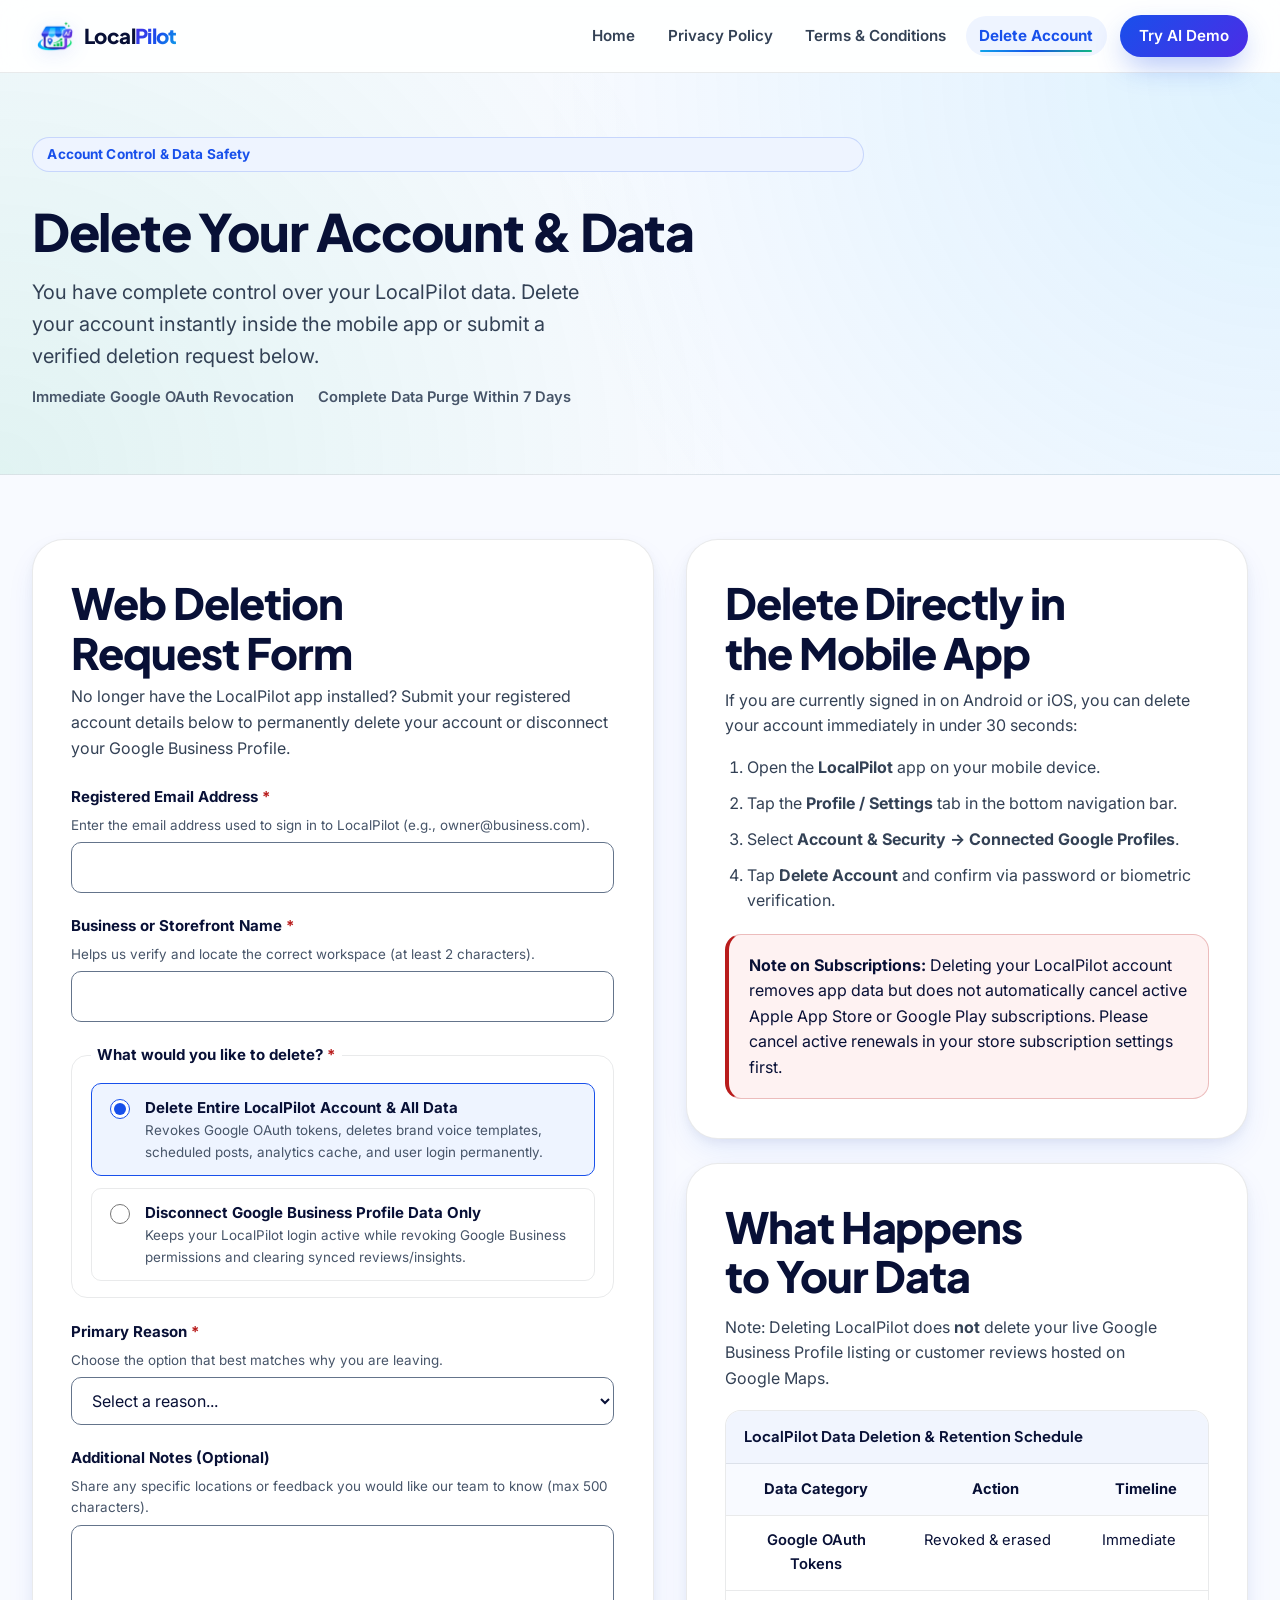
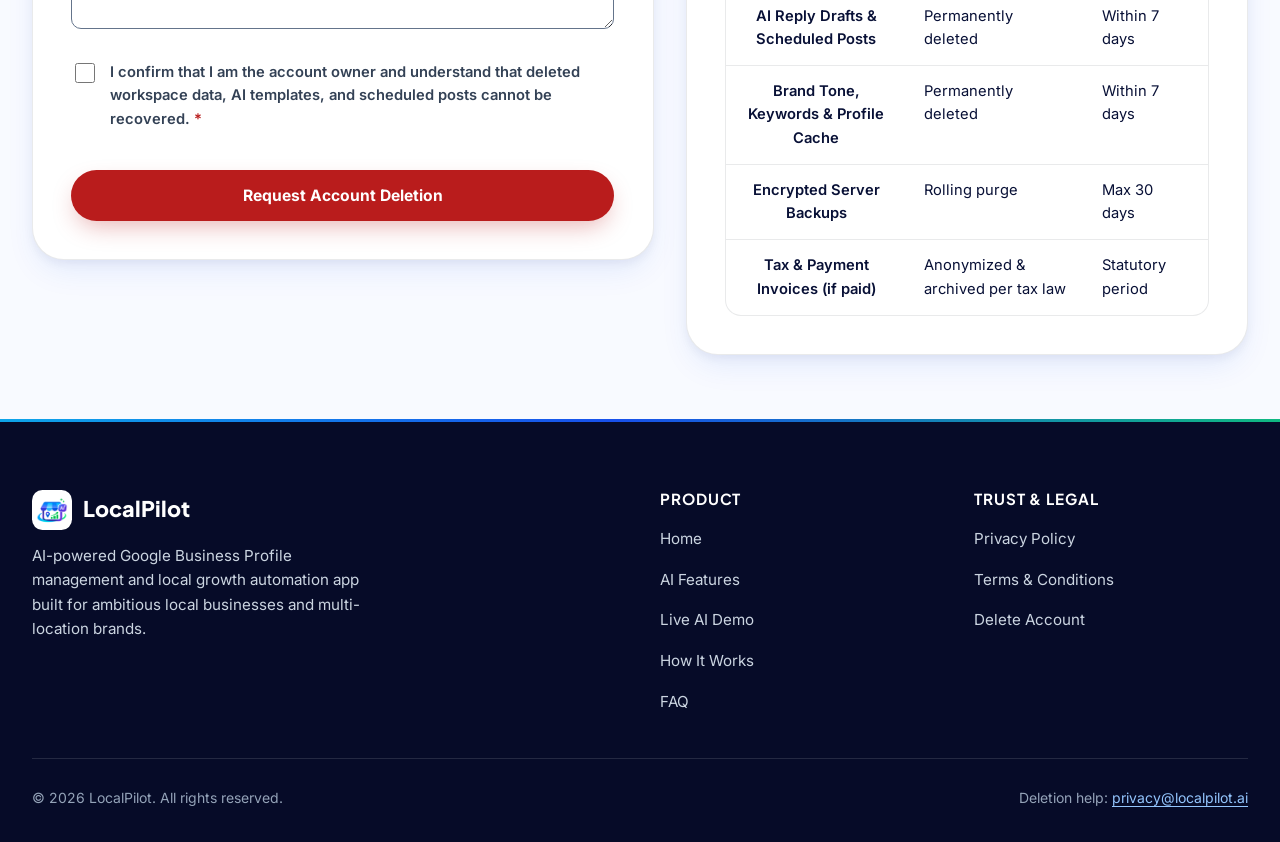
==== commit 8f9aaca6: "Add files via upload" ====
--- a/delete-account.html
+++ b/delete-account.html
@@ -3,8 +3,8 @@
 <head>
   <meta charset="utf-8">
   <meta name="viewport" content="width=device-width, initial-scale=1.0">
-  <title>Delete Account &amp; Data | GrahakHubAI</title>
-  <meta name="description" content="Request permanent deletion of your GrahakHubAI account, Google Business Profile OAuth connection, and associated business data.">
+  <title>Delete Account &amp; Data | LocalPilot</title>
+  <meta name="description" content="Request permanent deletion of your LocalPilot account, Google Business Profile OAuth connection, and associated business data.">
   <link rel="icon" type="image/png" href="assets/favicon.png">
   <link rel="preconnect" href="https://fonts.googleapis.com">
   <link rel="preconnect" href="https://fonts.gstatic.com" crossorigin>
@@ -21,7 +21,7 @@
     <div class="header-inner">
       <a class="site-logo" href="index.html">
         <img src="assets/logo-emblem.png" alt="" width="40" height="40">
-        <span>GrahakHub<span class="brand-ai">AI</span></span>
+        <span>Local<span class="brand-ai">Pilot</span></span>
       </a>
 
       <nav class="site-nav" aria-label="Primary">
@@ -60,7 +60,7 @@
           <span class="eyebrow">Account Control &amp; Data Safety</span>
           <h1 id="main-content" tabindex="-1">Delete Your Account &amp; Data</h1>
           <p class="hero-subtitle">
-            You have complete control over your GrahakHubAI data. Delete your account instantly inside the mobile app or submit a verified deletion request below.
+            You have complete control over your LocalPilot data. Delete your account instantly inside the mobile app or submit a verified deletion request below.
           </p>
           <div class="page-meta">
             <span>Immediate Google OAuth Revocation</span>
@@ -76,7 +76,7 @@
         <section id="delete-form-card" class="form-card" aria-labelledby="delete-form-heading" data-reveal>
           <h2 id="delete-form-heading" style="margin-block-end: 0.45rem;">Web Deletion Request Form</h2>
           <p style="color: var(--ink-secondary); margin-block-end: 1.5rem;">
-            No longer have the GrahakHubAI app installed? Submit your registered account details below to permanently delete your account or disconnect your Google Business Profile.
+            No longer have the LocalPilot app installed? Submit your registered account details below to permanently delete your account or disconnect your Google Business Profile.
           </p>
 
           <form id="delete-account-form" class="form-stack" action="#delete-receipt" method="POST" aria-labelledby="delete-form-heading">
@@ -84,7 +84,7 @@
               <label for="del-email">
                 Registered Email Address <span class="required-star" aria-hidden="true">*</span>
               </label>
-              <span id="del-email-hint" class="hint">Enter the email address used to sign in to GrahakHubAI (e.g., owner@business.com).</span>
+              <span id="del-email-hint" class="hint">Enter the email address used to sign in to LocalPilot (e.g., owner@business.com).</span>
               <input
                 type="email"
                 id="del-email"
@@ -134,7 +134,7 @@
               <label class="radio-option" for="scope-full">
                 <input type="radio" id="scope-full" name="deletion_scope" value="full-account" checked>
                 <span class="radio-text">
-                  <strong>Delete Entire GrahakHubAI Account &amp; All Data</strong>
+                  <strong>Delete Entire LocalPilot Account &amp; All Data</strong>
                   <span>Revokes Google OAuth tokens, deletes brand voice templates, scheduled posts, analytics cache, and user login permanently.</span>
                 </span>
               </label>
@@ -143,7 +143,7 @@
                 <input type="radio" id="scope-google" name="deletion_scope" value="google-disconnect">
                 <span class="radio-text">
                   <strong>Disconnect Google Business Profile Data Only</strong>
-                  <span>Keeps your GrahakHubAI login active while revoking Google Business permissions and clearing synced reviews/insights.</span>
+                  <span>Keeps your LocalPilot login active while revoking Google Business permissions and clearing synced reviews/insights.</span>
                 </span>
               </label>
             </fieldset>
@@ -225,7 +225,7 @@
           <div>
             <div style="font-size: 0.85rem; font-weight: 700; color: var(--ink-muted); margin-block-end: 0.35rem;">Reference ID</div>
             <div style="display: flex; flex-wrap: wrap; align-items: center; gap: 0.65rem;">
-              <span id="receipt-ref-id" class="ref-pill">GH-DEL-000000</span>
+              <span id="receipt-ref-id" class="ref-pill">LP-DEL-000000</span>
               <button type="button" class="btn btn-secondary btn-sm" data-copy-source="receipt-ref-id">Copy Reference ID</button>
             </div>
           </div>
@@ -247,25 +247,25 @@
             If you are currently signed in on Android or iOS, you can delete your account immediately in under 30 seconds:
           </p>
           <ol style="padding-inline-start: 1.35rem; display: grid; gap: 0.65rem; color: var(--ink-secondary);">
-            <li>Open the <strong>GrahakHubAI</strong> app on your mobile device.</li>
+            <li>Open the <strong>LocalPilot</strong> app on your mobile device.</li>
             <li>Tap the <strong>Profile / Settings</strong> tab in the bottom navigation bar.</li>
             <li>Select <strong>Account &amp; Security &rarr; Connected Google Profiles</strong>.</li>
             <li>Tap <strong>Delete Account</strong> and confirm via password or biometric verification.</li>
           </ol>
           <div class="callout-box is-danger" style="margin-block-start: 1.25rem;">
-            <strong>Note on Subscriptions:</strong> Deleting your GrahakHubAI account removes app data but does not automatically cancel active Apple App Store or Google Play subscriptions. Please cancel active renewals in your store subscription settings first.
+            <strong>Note on Subscriptions:</strong> Deleting your LocalPilot account removes app data but does not automatically cancel active Apple App Store or Google Play subscriptions. Please cancel active renewals in your store subscription settings first.
           </div>
         </section>
 
         <section class="form-card" aria-labelledby="retention-heading" data-reveal style="--stagger: 2;">
           <h2 id="retention-heading" style="margin-block-end: 0.85rem;">What Happens to Your Data</h2>
           <p style="color: var(--ink-secondary); margin-block-end: 1.15rem;">
-            Note: Deleting GrahakHubAI does <strong>not</strong> delete your live Google Business Profile listing or customer reviews hosted on Google Maps.
+            Note: Deleting LocalPilot does <strong>not</strong> delete your live Google Business Profile listing or customer reviews hosted on Google Maps.
           </p>
 
           <div class="table-wrap">
             <table>
-              <caption>GrahakHubAI Data Deletion &amp; Retention Schedule</caption>
+              <caption>LocalPilot Data Deletion &amp; Retention Schedule</caption>
               <thead>
                 <tr>
                   <th scope="col">Data Category</th>
@@ -322,7 +322,7 @@
     </div>
 
     <p style="color: var(--ink-secondary); font-size: 0.95rem;">
-      Please review the details below before submitting your deletion request. This action revokes Google Business Profile syncing for your GrahakHubAI account.
+      Please review the details below before submitting your deletion request. This action revokes Google Business Profile syncing for your LocalPilot account.
     </p>
 
     <div class="dialog-summary">
@@ -342,7 +342,7 @@
         <div class="footer-brand">
           <a class="footer-logo-wrap" href="index.html">
             <img src="assets/logo-emblem.png" alt="" width="40" height="40" loading="lazy">
-            <span>GrahakHubAI</span>
+            <span>LocalPilot</span>
           </a>
           <p>
             AI-powered Google Business Profile management and local growth automation app built for ambitious local businesses and multi-location brands.
@@ -371,8 +371,8 @@
       </div>
 
       <div class="footer-bottom">
-        <span>&copy; 2026 GrahakHubAI. All rights reserved.</span>
-        <span>Deletion help: <a href="mailto:privacy@grahakhubai.com" style="color: #93c5fd;">privacy@grahakhubai.com</a></span>
+        <span>&copy; 2026 LocalPilot. All rights reserved.</span>
+        <span>Deletion help: <a href="mailto:privacy@localpilot.ai" style="color: #93c5fd;">privacy@localpilot.ai</a></span>
       </div>
     </div>
   </footer>
--- a/css/styles.css
+++ b/css/styles.css
@@ -106,7 +106,7 @@
     --in-oklab: ;
     --in-oklch: ;
 
-    /* Brand Palette derived from GrahakHubAI Logo */
+    /* Brand Palette derived from LocalPilot Logo */
     --navy-950: #060b28;
     --navy-900: #081036;
     --navy-800: #141f52;
@@ -238,7 +238,7 @@
   }
 
   h1 {
-    font-size: clamp(2.15rem, 1.35rem + 3vw, 3.85rem);
+    font-size: clamp(2rem, 1.3rem + 2.4vw, 3.35rem);
     text-wrap: balance;
   }
 
@@ -846,7 +846,7 @@
   /* Hero Section */
   .hero {
     position: relative;
-    padding-block: clamp(2.5rem, 1.5rem + 3.5vw, 5rem) clamp(3.5rem, 2.5rem + 4vw, 5.5rem);
+    padding-block: clamp(1.5rem, 1rem + 1.8vw, 2.75rem) clamp(2.5rem, 1.8rem + 2.5vw, 4rem);
     background: var(--grad-surface-glow), var(--bg-canvas);
     overflow: hidden;
   }
@@ -908,7 +908,7 @@
 
   .hero-copy {
     display: grid;
-    gap: 1.35rem;
+    gap: 1.05rem;
     justify-items: start;
   }
 
@@ -956,18 +956,18 @@
     position: relative;
     display: grid;
     place-items: center;
-    padding: 1rem 0.5rem;
+    padding: 0.75rem 1rem;
   }
 
   .stage-card {
     position: relative;
     inline-size: 100%;
-    max-inline-size: 34rem;
+    max-inline-size: 33rem;
     background: rgba(255, 255, 255, 0.92);
     backdrop-filter: blur(18px);
     border: 1px solid rgba(24, 80, 235, 0.14);
     border-radius: var(--radius-xl);
-    padding: 1.4rem;
+    padding: 1.25rem;
     box-shadow: var(--shadow-lg);
     transform-style: preserve-3d;
     transition: transform 0.25s ease-out;
@@ -978,7 +978,7 @@
     align-items: center;
     justify-content: space-between;
     gap: 0.75rem;
-    padding-block-end: 1rem;
+    padding-block-end: 0.85rem;
     border-block-end: 1px solid var(--border-subtle);
   }
 
@@ -1019,19 +1019,19 @@
     position: relative;
     display: grid;
     place-items: center;
-    padding-block: 1.35rem 1rem;
+    padding-block: 0.85rem 0.75rem;
   }
 
   .orbit-ring-svg {
-    inline-size: 13.5rem;
-    block-size: 13.5rem;
+    inline-size: 11.5rem;
+    block-size: 11.5rem;
     position: relative;
   }
 
   .emblem-hero {
     position: absolute;
-    inline-size: 7.4rem;
-    block-size: 7.4rem;
+    inline-size: 6.25rem;
+    block-size: 6.25rem;
     object-fit: contain;
     filter: drop-shadow(0 16px 24px rgba(24, 80, 235, 0.22));
   }
@@ -1043,13 +1043,13 @@
   }
 
   .sparkle-1 {
-    inset-block-start: 0.75rem;
-    inset-inline-end: 2.5rem;
+    inset-block-start: 0.65rem;
+    inset-inline-end: 3rem;
   }
 
   .sparkle-2 {
-    inset-block-end: 1.25rem;
-    inset-inline-start: 2.25rem;
+    inset-block-end: 0.85rem;
+    inset-inline-start: 3rem;
     color: var(--blue-500);
   }
 
@@ -1060,7 +1060,7 @@
     background: var(--bg-surface-muted);
     padding: 0.3rem;
     border-radius: var(--radius-md);
-    margin-block-end: 0.9rem;
+    margin-block-end: 0.8rem;
   }
 
   .stage-tab {
@@ -1086,10 +1086,15 @@
     background: var(--bg-canvas);
     border: 1px solid var(--border-subtle);
     border-radius: var(--radius-md);
-    padding: 1rem;
-    display: grid;
-    gap: 0.7rem;
-    min-block-size: 10.5rem;
+    padding: 0.95rem;
+    display: grid;
+    gap: 0.65rem;
+    min-block-size: 9.5rem;
+    align-content: start;
+  }
+
+  .stage-live-panel[hidden] {
+    display: none;
   }
 
   .stage-panel-head {
@@ -1197,13 +1202,15 @@
   }
 
   .chip-growth {
-    inset-block-start: 1.5rem;
-    inset-inline-start: -1.75rem;
+    inset-block-start: 5.5rem;
+    inset-inline-start: -0.75rem;
+    pointer-events: none;
   }
 
   .chip-rating {
-    inset-block-end: 3.5rem;
-    inset-inline-end: -1.25rem;
+    inset-block-start: 11.25rem;
+    inset-inline-end: -0.5rem;
+    pointer-events: none;
   }
 
   .chip-icon {
@@ -2495,6 +2502,10 @@
    Layer: Utilities
    ========================================================================== */
 @layer utilities {
+  [hidden]:not([hidden="until-found"]) {
+    display: none !important;
+  }
+
   .visually-hidden:where(:not(:focus-within, :active)) {
     position: absolute !important;
     clip-path: inset(50%) !important;
